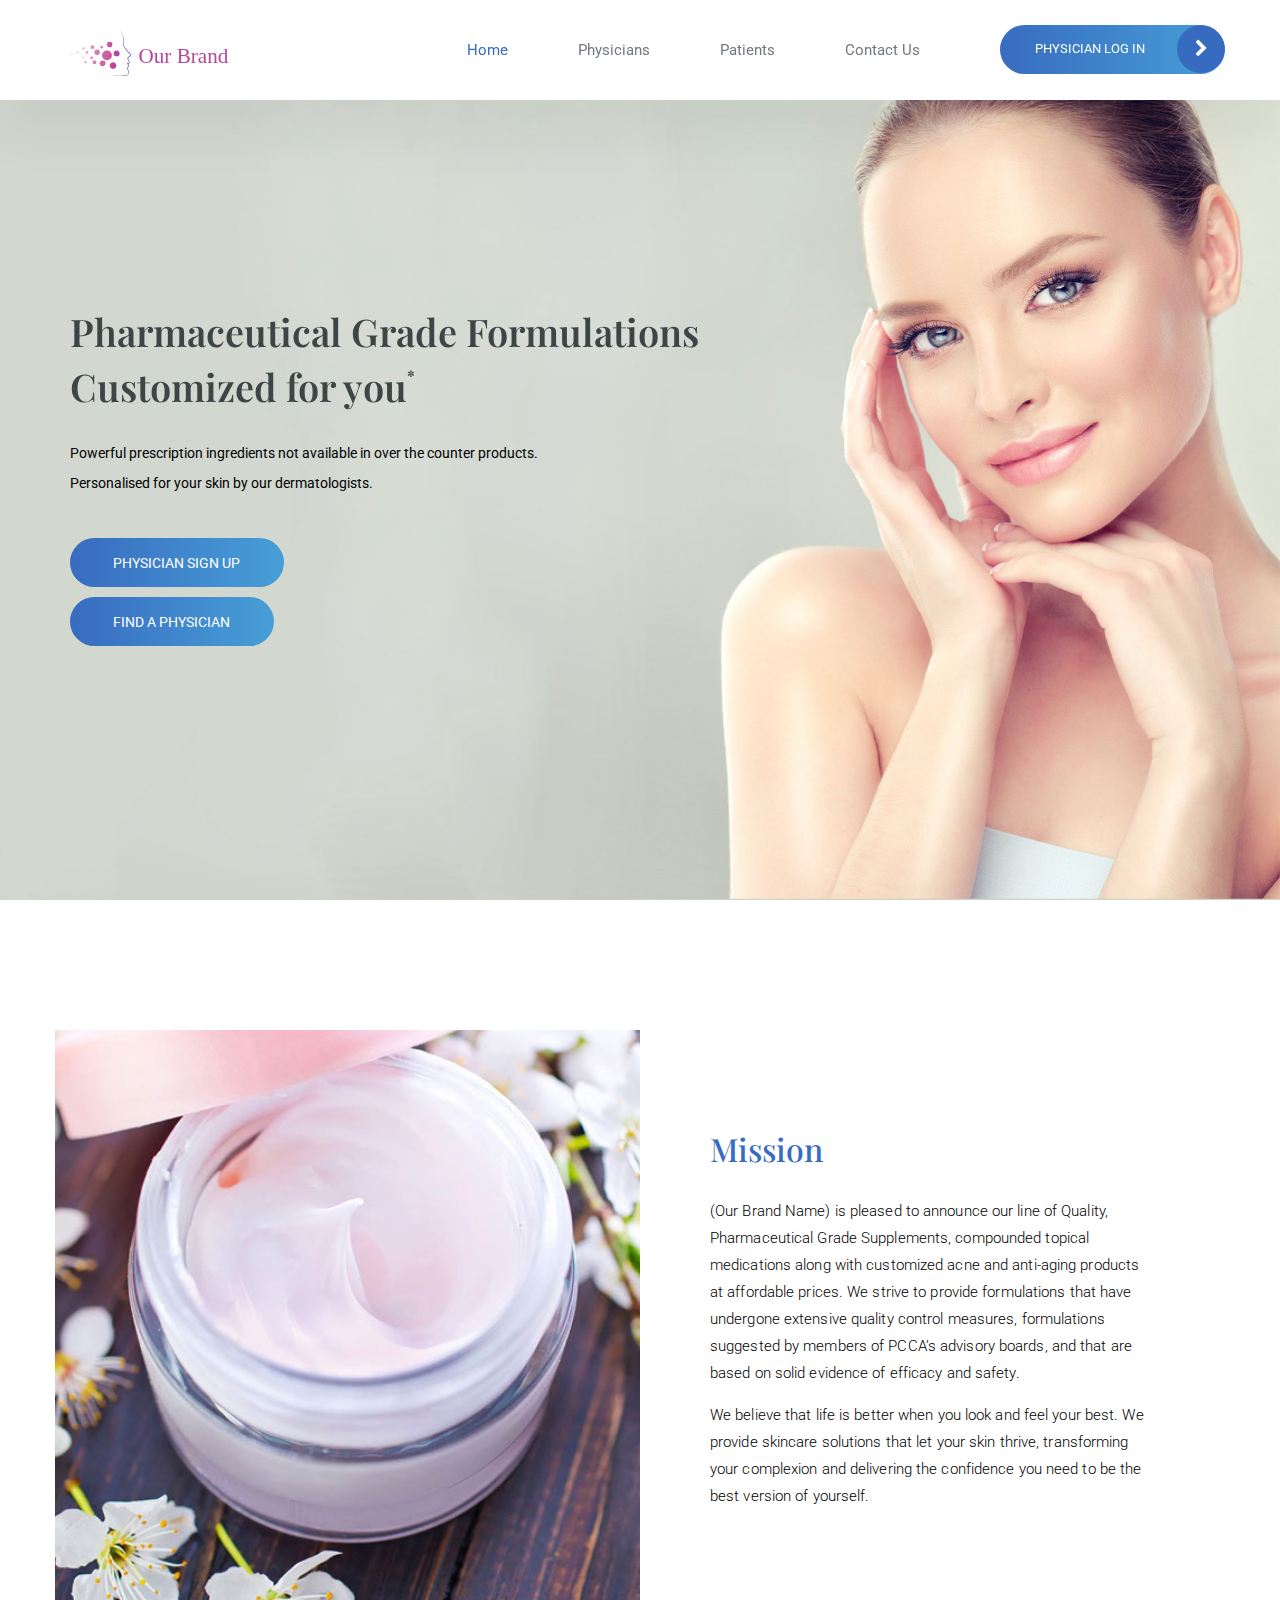
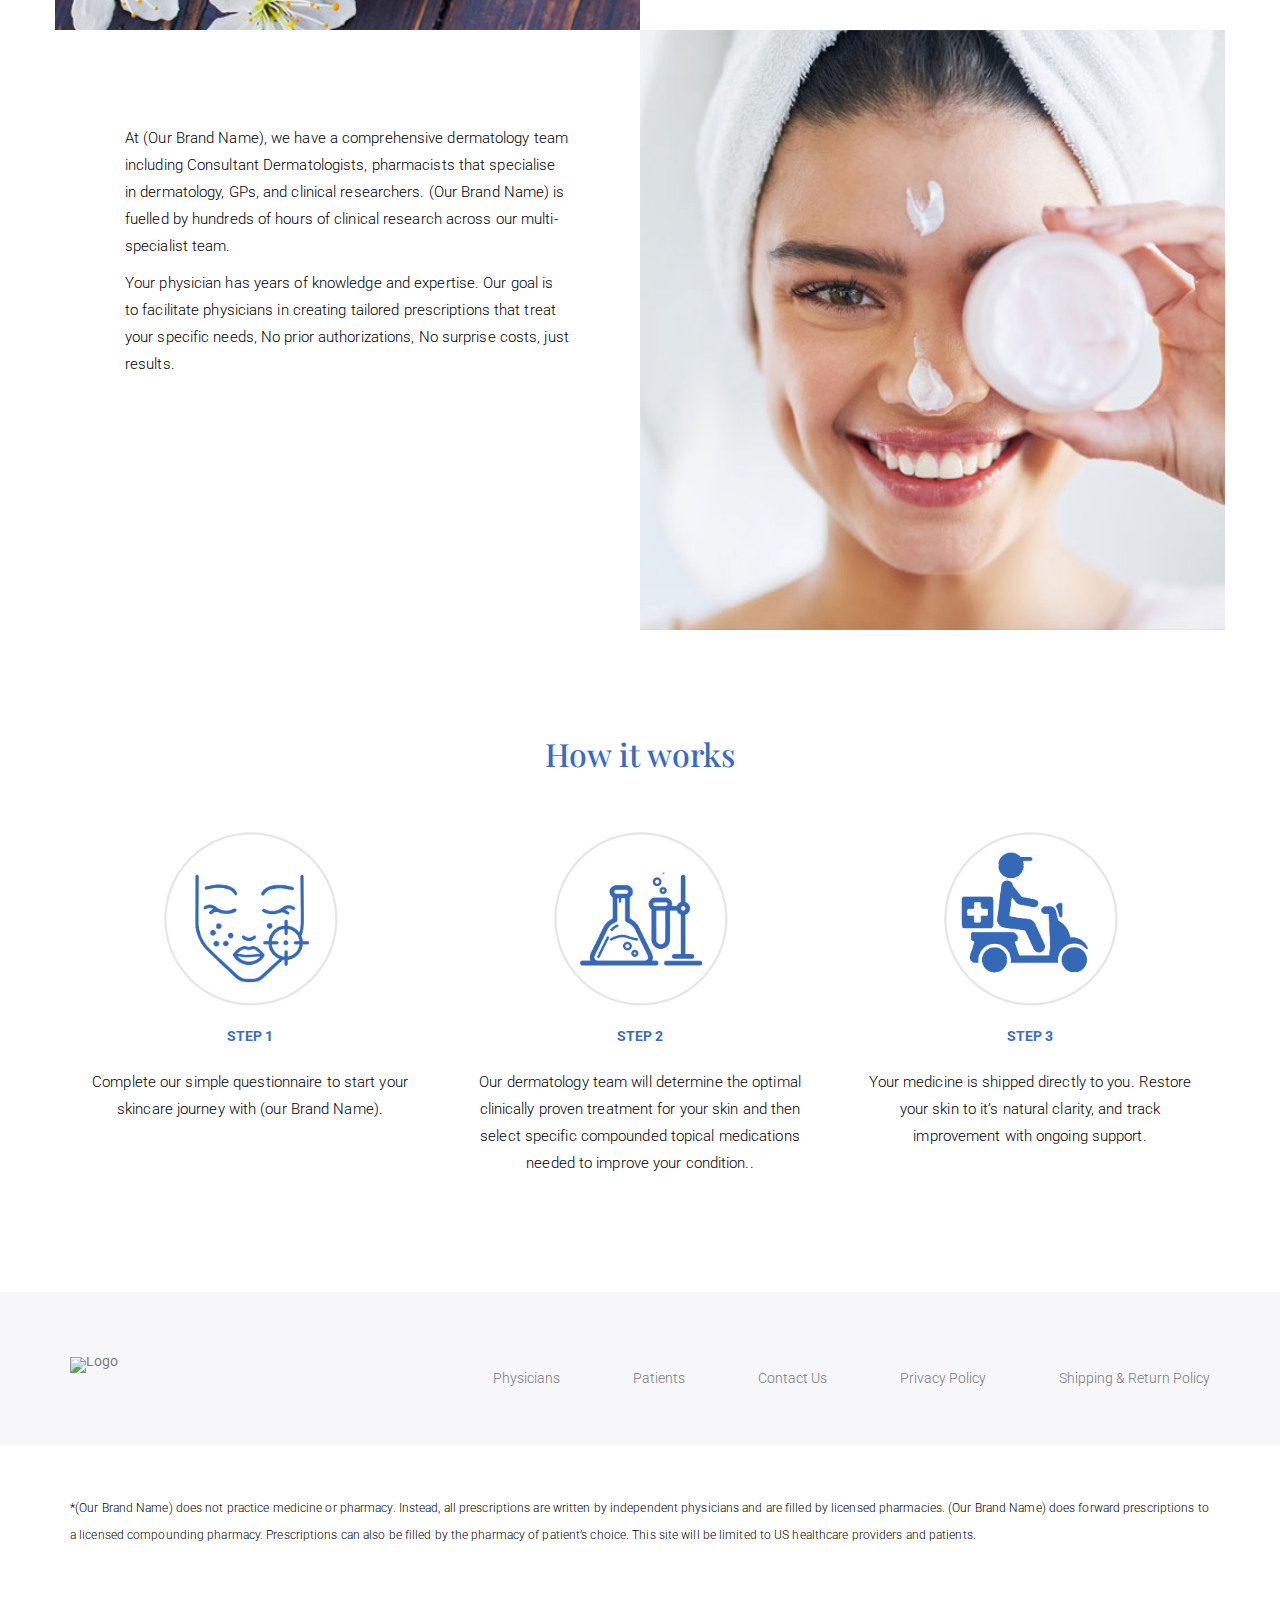
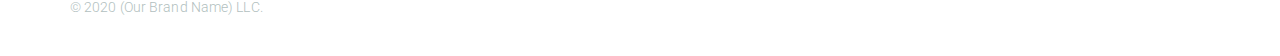
==== index.html @ 528a596d "responsive header image" ====
<!DOCTYPE html>
<html lang="en">
<head>
    <meta charset="utf-8">
    <meta http-equiv="X-UA-Compatible" content="IE=edge">
    <meta name="viewport" content="width=device-width, initial-scale=1">
    <noscript>
        <meta http-equiv="refresh" content="0; url=/enable-cookies-js">
    </noscript>
    <script>
        if (!navigator.cookieEnabled)
            document.location.href = '/enable-cookies-js';
    </script>

    <!-- CSRF Token -->
    <meta name="csrf-token" content="o7Vxbf4PHNz0UzoI8peTKePvuXf8BQi2woi83eOO">

    <meta charset="utf-8">
    <meta name="viewport" content="width=device-width, initial-scale=1.0, maximum-scale=1.0, user-scalable=no" />
    <title>(Our Brand Name)</title>
    <link href="assets/css/bootstrap.css" rel="stylesheet">
    <!-- <link href="assets/css/animate.css" rel="stylesheet"> -->
    <link href="https://unpkg.com/aos@2.3.1/dist/aos.css" rel="stylesheet">
    <link href="assets/css/owl.carousel.css" rel="stylesheet">
    <link href="assets/css/component1.css" rel="stylesheet">
    <link href="assets/css/component2.css" rel="stylesheet">
    <link href="assets/css/newstyle.css" rel="stylesheet">
    <link href="https://fonts.googleapis.com/css?family=Roboto:300,300i,400,400i,500,700,900" rel="stylesheet"> 
    <link href="https://fonts.googleapis.com/css?family=Playfair+Display:400,700,900" rel="stylesheet">
    <link rel="icon" type="image/png" sizes="32x32" href="assets/img/log_mob.png">
<link rel="icon" type="image/png" sizes="96x96" href="assets/img/log_mob.png">
    <link rel="stylesheet" type="text/css" href="fonts/font-awesome-4.3.0/css/font-awesome.min.css" />
</head>
<body  class="index ">

    <nav id="nav-wrapper">
            
            <!-- navbar -->
            <div class="navbar">

                <!-- container -->
                <div class="container no-padding menu-padd">
                    <!-- row -->
                    <div class="">

                        <!-- col-md-12 -->
                        <div class="col-md-12 no-padding">

                            <!-- navbar-header -->
                            <div class="navbar-header">
                                
                                <!-- Language Bar End -->
                                <!-- Mobile Menu -->
                                <button data-target=".navbar-collapse" data-toggle="collapse" class="navbar-toggle" type="button">
                                    <i class="fa fa-bars"></i>
                                </button><!-- / mobile Menu -->

                                <!-- logo -->
                                <a href="#" class="navbar-brand" data-scroll>
                                    <!--<h3 class="logo-text">(Our Brand Name)</h3>-->
                                    <img class="dlogo" src="assets/img/logo_Header.svg" alt="Logo" />
                                    <img class="mlogo" src="assets/img/log_mob.png" alt="Logo" />
                                </a><!-- /logo -->

                            </div><!-- /navbar-header -->

                            <!-- navbar-collapse -->
                            <div class="navbar-collapse collapse">

                                <!-- nav -->
                                <ul class="nav navbar-nav navbar-right">
                                    
                                    <li class="al">
                                        <a href="#" class="active-menu">
                                            Home
                                        </a>
                                    </li><!-- /Services Section -->
                                    
                                    <!-- Team -->
                                    <li  class="al submenu">
                                        <a href="#"  class="">
                                           Physicians
                                        </a>
                                        <ul class="dropdown-menu">
                                                                                            <li><a href="#" data-toggle="modal" data-target="#myModal">Log In</a></li>
                                                <li><a href="#">Sign up</a></li>
                                                                                                                                </ul>
                                    </li><!-- /Services Section -->
                                    

                                    <!-- Skills -->
                                    <li class="al">
                                        <a href="#"   class="">
                                            Patients
                                        </a>
                                    </li><!-- /Skills -->
                                    
                                    
                                
                                    
                                    <!-- Contact -->
                                    <li class="al">
                                        <a href="#" class="">
                                            Contact Us
                                        </a>
                                    </li><!-- /Contact -->
                                    <li class="header-get">
                                        
                                        <!--<a href="#" data-toggle="modal" data-target="#myModal" data-text="Prescriber Sign Up" class="get-intch device-lg button button-hover">Prescriber Sign Up <span class="arro"><i class="fa fa-chevron-right" aria-hidden="true"></i></a>-->
                                                                                            <a href="#" data-toggle="modal" data-target="#myModal" data-text="Prescriber Log In" class="button button1 get-intch device-lg button " data-wow-delay="0.8s" id="prescriber">Physician Log In <span class="arro"><i class="fa fa-chevron-right" aria-hidden="true"></i></a> 
                                                                                </li>
                                </ul><!-- /nav --> 

                            </div><!-- /navbar-collapse -->
                            <!--<a href="#" data-toggle="modal" data-target="#myModal" data-text="Prescriber Sign Up" class="get-intch device-xs button button-hover">Prescriber Sign Up<span class="arro"><i class="fa fa-chevron-right" aria-hidden="true"></i></a>-->
                           
                                                            <a href="#" data-toggle="modal" data-target="#myModal" data-text="Prescriber Log In" class="button button1 get-intch device-xs button " ata-wow-delay="0.8s">Physician Log In <span class="arro"><i class="fa fa-chevron-right" aria-hidden="true"></i></a>
                                                       
                            
                        </div><!-- /col-md-12 -->

                    </div><!-- /row -->
                    
                    
                </div><!-- /container -->

            </div><!-- /navbar -->
        </nav><!-- /nav-wrapper -->


<!-- Modal -->
        <div class="modal fade" id="myModal" role="dialog">
        <button type="button" class="close" data-dismiss="modal">&times;</button>
        <div class="modal-dialog">
            
          <!-- Modal content-->
          <div class="modal-content text-center">
            
            <div class="modal-body">
                <div class="log-in">
                <div class="form-wrap">
                    <h2>Physician Log in</h2>
                    <div class="modal-body">
                        <div class="padding-zero">
                            <form method="POST" action="#" id="plogin">
                                <input type="hidden" name="_token" value="o7Vxbf4PHNz0UzoI8peTKePvuXf8BQi2woi83eOO">                            <div class="row">
                            
                                <div class="col-xs-12 col-sm-12 col-lg-12 no-padding">
                                    <div class="form-group">
                                        <input type="text" class="form form-control" placeholder="Email"  name="email" data-name="email" required>
                                    </div>
                                </div>
                                <div class="col-xs-12 col-sm-12 col-lg-12 no-padding">
                                    <div class="form-group">
                                        <input id="password" type="password" class="form form-control" placeholder="Password" name="password" data-name="Password" required>
                                    </div>
                                </div>
                                
                                <div class="text-left form-submit col-xs-12 col-sm-12 text-center col-lg-12 no-padding">
                                <!--<button type="submit" data-text="SUBMIT" id="valid-form" class="button button-hover wow animated zoomIn">SUBMIT</button>-->
                                    <button type="submit" data-text="SUBMIT" class="button button1">SUBMIT</button>
                                    
                                </div>
                                <!-- Button submit -->
                                <div class="clearfix"></div>
                                <div class="forget-password"><a href="#">Forgot Password?</a></div>
                                
                            </div>
                            </form>
                        </div>
                    </div>
                    
                </div>
                </div>
            </div>
            <div class="fo"><a href="#">Don't have an account? <span>Sign Up</span></a></div>
          </div>
          
        </div>
        </div>
        

        <!-- Banner -->
    <div id="carousel" class="carousel slide carousel-fade" data-ride="carousel">
        <!--<ol class="carousel-indicators">
            <li data-target="#carousel" data-slide-to="0" class="active"></li>
            <li data-target="#carousel" data-slide-to="1"></li>
            <li data-target="#carousel" data-slide-to="2"></li>
        </ol>-->
        <!-- Carousel items -->
        <div id="home" class="carousel-inner">
            
            <div class="active item">
                <div class="wraper-baner">
                    
                    <div class="container hide-con text-wrap">
                        <h1  data-aos="zoom-in" data-aos-duration="800">Pharmaceutical Grade Formulations <br>
Customized for you<span style="font-size: 16px; top: -20px; position: relative;">*</span></h1>
                        <h5 class="wow animated fadeInUp" data-wow-duration="1s" data-wow-delay="0.7s">Powerful prescription ingredients not available in over the counter products.<br> Personalised for your skin by our dermatologists.</h5>

                        
                        <!--<a href="#" data-text="Learn More" class="button button-hover wow animated zoomIn" data-wow-delay="0.8s">Learn More</a>-->
                        <a href="#" data-text="Learn More" class="button button1 wow animated zoomIn" data-wow-delay="0.8s">Physician Sign Up</a>
                        <br/>
                        <div><a href="#" data-text="Find a Physician" class="button button1 wow animated zoomIn" data-wow-delay="0.8s">Find a Physician</a></div>
                        
                           

                    </div>  
                    
                </div>
                
            </div>
            
            
            
        </div>
        <!-- Carousel nav -->
            
    </div>
    
    
   

    <!-- About -->
    <div id="about-section" class="container about-padd no-padding">
        <div class="text-center about-wrap">

            <div class="col-md-6  no-padding">
                <div class="about-img"></div>
            </div>
            <div class="col-md-6 text-left  about-farm">
                <h2>Mission</h2>
                <p>(Our Brand Name) is pleased to announce our line of Quality, Pharmaceutical Grade Supplements, compounded topical medications along with customized acne and anti-aging products at affordable prices. We strive to provide formulations that have undergone extensive quality control measures, formulations suggested by members of PCCA’s advisory boards, and that are based on solid evidence of efficacy and safety.</p>
                <p>We believe that life is better when you look and feel your best. We provide skincare solutions that let your skin thrive, transforming your complexion and delivering the confidence you need to be the best version of yourself.</p>
                
                
            </div>
        </div>  
        <div class="clearfix"></div>
        <div class="text-center about-wrap">    
            <div class="col-md-6  text-left about-farm1">
                
                <p>At (Our Brand Name), we have a comprehensive dermatology team including Consultant Dermatologists, pharmacists that specialise in dermatology, GPs, and clinical researchers. (Our Brand Name) is fuelled by hundreds of hours of clinical research across our multi-specialist team.  </p>
                <p> Your physician has years of knowledge and expertise. Our goal is to facilitate physicians in creating tailored prescriptions that treat your specific needs, No prior authorizations, No surprise costs, just results.   </p>
                
            </div>
            <div class="col-md-6  no-padding">
                <div class="about-img1"></div>
            </div>
        </div>
    </div>
    
    
    <div class="container no-padding process text-center">
        <div class="col-md-12 no-padding">
            <h2>How it works</h2>
            
            <div class="col-md-4 no-padding">
                <div class="step1">
                    <img src="assets/img/pimples.png" class="img_wrk">                    
                        
                    <div class="line"></div>
                    <div class="step-tag">
                        <h4>Step 1</h4>
                        <p>Complete our simple questionnaire to start your skincare journey with (our Brand Name).</p>
                    </div>
                </div>
                
                
            </div>
            
            <div class="col-md-4 no-padding">
                <div class="step2">
                    <img src="assets/img/chemical.png" class="img_wrk"> 
                    <div class="line"></div>
                    <div class="step-tag">
                        <h4>Step 2</h4>
                        <p>Our dermatology team will determine the optimal clinically proven treatment for your skin and then select specific compounded topical medications needed to improve your condition..  </p>
                    </div>
                    
                </div>
                
            </div>
            
            
            
            <div class="col-md-4 no-padding">
                <div class="step3">
                    <img src="assets/img/delivery.png" class="img_wrk"> 
                                    
                </div>
                <div class="step-tag">
                        <h4>Step 3</h4>
                        <p>Your medicine is shipped directly to you. Restore your skin to it’s natural clarity, and track improvement with ongoing support. </p>
                    </div>
            </div>
        </div>
    </div>
  


    <div class="clearfix"></div>
    <!-- Footer Start -->
    <div id="footer-sec" class="col-md-12 footer-bg">
    <div class="container">
        <footer class="footer">     
            <div class="col-xs-12 col-sm-3 col-md-3 wow fadeInUp">
                <div class="row">
                    <div class="footer_block reach">
                        
                        <img class="dlogo" src="assets/img/logo_header.svg" alt="Logo" />
                        <img class="mlogo" src="assets/img/logo_header.svg" alt="Logo" />
                    </div>
                </div>
            </div>
            
            <div class="col-xs-12 col-sm-9 col-md-9 wow fadeInUp">
                <div class="row">
                    <div class="text-right footer_block">
                        <div class="tagsbar">
                            <a href="#" data-scroll >Physicians</a>
                            <a href="#" >Patients</a>
                            <a href="#" >Contact Us </a>
                            <a href="#" >Privacy Policy </a>
                            <a href="#" >Shipping & Return Policy </a>
                        </div>
                    </div>
                </div>
            </div>
            
            
        </footer>
    </div>  
    </div>
    <div class="clearfix"></div>

        <div class="container about-padd" style="margin-top: 50px;">
         <p style="font-size:12px;">*(Our Brand Name) does not practice medicine or pharmacy. Instead, all
        prescriptions are written by independent physicians and are filled by licensed
        pharmacies. (Our Brand Name) does forward prescriptions to a licensed
        compounding pharmacy. Prescriptions can also be filled by the pharmacy of
        patient’s choice.  This site will be limited to US healthcare providers and patients.</p>       
    </div>

    <div class="col-ms-12 copy-bg">
        <div class="container">
            <div class="">
                <p class="copytxt">&copy; 2020 (Our Brand Name) LLC.&nbsp;</p>
                
            </div>
        </div>
    </div>  
    <!-- Footer End -->
    <script src="https://ajax.googleapis.com/ajax/libs/jquery/3.4.1/jquery.min.js"></script>
    <script type="text/javascript" src="assets/js/jquery-ui.min.js"></script>
    <script type="text/javascript" src="assets/js/bootstrap.min.js"></script>
    <script type="text/javascript" src="assets/js/smooth-scroll.min.js"></script>
    <!-- <script type="text/javascript" src="assets/js/wow.min.js"></script> -->
    <script src="https://unpkg.com/aos@2.3.1/dist/aos.js"></script>
    <script type="text/javascript" src="assets/js/owl.carousel.js"></script>

    <script type="text/javascript" src="assets/js/jquery.appear.js"></script>
    <script type="text/javascript" src="assets/js/newsletter.js"></script>
    <script type="text/javascript" src="assets/js/bootstrap-select.js"></script>
    <script type="text/javascript" src="assets/js/init.js"></script>
    <script type="text/javascript" src="assets/js/snap.svg.js"></script>
    
    <script>
        $(document).ready(function() {
            $("a").on("click touchend", function(e) {
                var el = $(this);
                var link = el.attr("href");
                window.location = link;
            });

            $("button").on("touchend", function(e) {
                $(this).click();
            });
        });
        
    </script>
    <script>
  AOS.init();
</script>
    
</body>
</html>
---- assets/css/component1.css ----
/** *************Main CSS File*********************
  
    TABLE OF CONTENTS
  ---------------------------
  1)Typography and reset
  2)Loader CSS
  3)Buttons css
  4)Menu Css
  5)Language Selector dropdown css
  6)Banner CSS 
  7)About Section
  8)Work Section
  9)About Page
  10)Industry Page
  11)Contact page
  12)News And Events
  13)Case study lannding
  14)Faq's page
  15)Awards page
  16)Journey page
  17)Product page
  18)product landing pagef
  19)Case Study Final pages
  20)Industry Details page
  21)Blog  page
  22)Partnership program page
  23)Project Details page
  24)Blog Details page
  25)Responsive Query
  
  
 ** ***************************************/
  
/**********************Typography and reset*******************************/

@media all and (-ms-high-contrast: none), (-ms-high-contrast: active) {
  input:not([type="select"]),
   input:not([type="submit"]) {
    box-sizing: content-box;
    padding: 0 10px !important;
  }
}

body{
  font-family: 'Roboto', sans-serif;
  color: #738082;
  -moz-osx-font-smoothing: grayscale;
  -webkit-font-smoothing: antialiased;
  padding-right: 0!important;
  overflow-x:hidden;
}
h1 {
    
  font-size: 48px;
  font-weight: 600;
  margin: 0 0 25px;
  line-height: 70px;
  color: rgb(61,70,71);
  font-family: 'Playfair Display', serif;
  text-align: left;
}
h2{
  font-size: 36px;
  line-height: 48px;
  color: rgb(56,108,192);
  font-family: 'Playfair Display', serif;
  margin: 0 0 25px;
  
}
h3{
  font-size: 28px;
  margin: 0 0 25px;
  
}
h4{
  font-size: 14px;
  margin: 0 0 25px;
  color: rgb(56,108,192);
  font-weight: bold;
  font-family: 'Roboto', sans-serif;
  text-transform:uppercase;
}
h5{
  font-size: 18px;
  line-height: 30px;
  color: rgb(1,1,1);
  font-family: 'Roboto', sans-serif;
  text-align: left;
  margin: 0 0 40px;
  font-weight: 400;
}
h6{
  font-size: 14px;
  margin: 0 0 15px;
  color:#002056;
  opacity: 0.45;
}
p{
  font-size: 16px;
  letter-spacing: 0.1px;
  color: #000;
    line-height: 27px;
   font-weight: 300;
}
a:hover, a:focus, a:active{
  outline: none;
  text-decoration: none;
}
.no-padding{
  padding:0;
}
/* ----------------------------------------------------------------
  Loader CSS
-----------------------------------------------------------------*/

.pre-loader-anim div {
  position: relative;
  display: flex;
  align-items: center;
  justify-content: center;
  width: 300px;
  height: 300px;
  background-color: #20293a;
  color: #20293a;
  border-radius: 50%;
  font-weight: bold;
  line-height: 1.5;
  text-align: center;
  margin: auto;
  animation: text 10s ease infinite;
}
.pre-loader-anim div:after {
  position: absolute;
  content: "";
  top: -5%;
  left: -5%;
  right: 0;
  z-index: -1;
  height: 100%;
  width: 100%;
  margin: 0 auto;
  transform: scale(0.85);
  filter: blur(5vw);
  background: linear-gradient(270deg, #7f97ef, #7400f9);
  background-size: 150% 150%;
  border-radius: 50%;
  animation: glowmation 10s linear infinite;
}
@keyframes glowmation {
  0% {
    top: -3%;
    left: -3%;
    background-position: 0% 50%;
    background-size: 150% 150%;
  }
  12.5% {
    top: -3%;
    left: 0;
    background-size: 70% 30%;
  }
  25% {
    top: -3%;
    left: 3%;
    background-size: 100% 50%;
  }
  37.5% {
    top: 0;
    left: 3%;
    background-size: 70% 30%;
  }
  50% {
    top: 3%;
    left: 3%;
    background-position: 100% 50%;
    background-size: 30% 30%;
  }
  62.5% {
    top: 3%;
    left: 0;
    background-size: 30% 70%;
  }
  75% {
    top: 3%;
    left: -3%;
    background-size: 50% 100%;
  }
  87.5% {
    top: 0;
    left: -3%;
    background-size: 30% 70%;
  }
  100% {
    top: -3%;
    left: -3%;
    background-position: 0% 50%;
    background-size: 150% 150%;
  }
}
@keyframes text {
  0% {
    color: #7400f9;
  }
  50% {
    color: #7f97ef;
  }
  100% {
    color: #7400f9;
  }
}

.la-anim-1 {
  position: fixed;
  top: 0;
  left: 0;
  z-index: -1;
  width: 100%;
  height: 5px;
  background:  linear-gradient(270deg, #7f97ef, #7400f9);
  -webkit-transform: translate3d(-100%, 0, 0);
  transform: translate3d(-100%, 0, 0);
  pointer-events: none;
}

.la-anim-1::after {
  position: absolute;
  top: 0;
  right: 0;
  width: 100px;
  height: 100%;
  background:  linear-gradient(270deg, #7f97ef, #7400f9);
  content: '';
  opacity: 0;
  -webkit-transition: opacity 0.2s, box-shadow 2s 4s;
  transition: opacity 0.2s, box-shadow 2s 4s;
  -webkit-transform: rotate(2deg) translateY(-2px);
  transform: rotate(2deg) translateY(-2px);
}

.la-anim-1.la-animate {
  z-index: 100;
  opacity: 1;
  -webkit-transition: -webkit-transform 5s ease-in, opacity 1s 5s;
  transition: transform 5s ease-in, opacity 1s 5s;
  -webkit-transform: translate3d(0%, 0, 0);
  transform: translate3d(0%, 0, 0);
}

.la-anim-1.la-animate::after {
  opacity: 1;
}
.pre-loader {
    position: fixed;
    width: 100%;
    height: 100%;
    -moz-transform: translate(0, 0);
    -o-transform: translate(0, 0);
    -ms-transform: translate(0, 0);
    -webkit-transform: translate(0, 0);
    transform: translate(0, 0);
    z-index: 99999;
    background: #20293a;
    transition: all 0.6s;
  -webkit-transition: all 0.6s;
}
.pre-out{
  height: 0%;
  transition: all 1s;
  -webkit-transition: all 1s;
}
.pre-fade{
  opacity: 0;
  transition: all 0.6s;
  -webkit-transition: all 0.6s;
}
.pre-loader-anim {
  left: 0;
  margin: 0 auto;
  position: absolute;
  right: 0;
  top: 50%;
  -moz-transform: translate(0px, -50%);
  -o-transform: translate(0px, -50%);
  -ms-transform: translate(0px, -50%);
  -webkit-transform: translate(0px, -50%);
  transform: translate(0px, -50%);
  width: 50%;
  z-index: 99;
}


/**********************Buttons css*********************/
.button {
  float: left;
  min-width: 170px;
  max-width: 240px;
  
  display: block;
  padding: 1.2em 3.1em;
  margin-top: 10px;
  border: none;
  background: none;
  color: inherit;
  vertical-align: middle;
  position: relative;
  z-index: 1;
  -webkit-backface-visibility: hidden;
  -moz-osx-font-smoothing: grayscale;
}
.mlogo{
  display: none!important;
}

.arro {

    background: #376bbf;
  border-radius: 60%;
  width: 52px;
  height: 52px;
  display: inline-block;
  line-height: 2.5;
  color: #fff;
  font-size: 20px;
  position: absolute;
  top: 0px;
  right: 0px;
  text-align: center;

}

.device-xs{
  display:none!important;
}

.go-button .form-butn {
    border-radius: 50%;
    padding: 0;
    min-width: 65px;
    height: 65px;
    position: absolute;
    top: -65px;
    right: 75px;
    margin: 0;
}
.button:focus {
  outline: none;
}
.button > span {
  vertical-align: middle;
}


#about-section {

    
    padding: 150px 0 170px;

}
.hide-con{
  opacity:1;
  transition: all 1s;
  -webkit-transition: all 1s;
  
}
.vis-con{
  opacity: 1;
  transition: all 1s;
  -webkit-transition: all 1s;
  
}
/*************************Menu Css*****************************/
#nav-wrapper {
    top: 0;
    left: 0;
    padding: 0;
    width: 100%;
    z-index: 999;
    position: fixed;
  background:#fff;
  box-shadow: 0px 36px 50px rgba(0,0,0,0.05);
  
    -webkit-transition: all 0.8s ease-in-out;
       -moz-transition: all 0.8s ease-in-out;
        -ms-transition: all 0.8s ease-in-out;
         -o-transition: all 0.8s ease-in-out;
            transition: all 0.8s ease-in-out;
}
#nav-wrapper.menubgC { 

  background-color: #fff;
  -webkit-transition: all 0.8s ease-in-out;
       -moz-transition: all 0.8s ease-in-out;
        -ms-transition: all 0.8s ease-in-out;
         -o-transition: all 0.8s ease-in-out;
            transition: all 0.8s ease-in-out;
}
#nav-wrapper .container { overflow: visible; }
/* 3.2 Navbar
-------------------------------------------------------------------------- */
.navbar {
    margin: 0;
    min-height: 50px;

    -webkit-border: 0;
       -moz-border: 0;
         -o-border: 0;
            border: 0;

    -webkit-border-radius: 0;
       -moz-border-radius: 0;
         -o-border-radius: 0;
            border-radius: 0;
}

.navbar > .container .navbar-brand,
.navbar > .container-fluid .navbar-brand {
    margin-left: 0;
}

/* 3.3 Navbar Brand
-------------------------------------------------------------------------- */
.navbar-brand {
    padding: 0;
    height: 50px;

    -webkit-touch-callout: none;
      -webkit-user-select: none;
       -khtml-user-select: none;
         -moz-user-select: none;
          -ms-user-select: none;
              user-select: none;
}
.navbar-brand img {
    width: 100%;
    display: block;
  
}
.navbar-header a {
    padding: 0;
    margin: 25px 0 0 0;
    color: #ffffff;
    font-size: 11px;
    line-height: 50px;
}
.logo-text {
    font-size: 24px;
  line-height: 30px;
  color: rgb(56,108,192);
  font-family: 'Roboto', sans-serif;
  font-weight: bold;
}
/* 3.4 Items
-------------------------------------------------------------------------- */
.navbar-nav > li {
    padding: 0 15px;
    margin-left: 40px;
    position: relative;
}
.navbar-nav > li:last-child{
    padding: 0 0px;
    
}
.get-intch.button {
    font-size: 14px;
   line-height: 18px;
}
.navbar-nav > li:first-child { margin-left: 0; }
.nav > li > a:hover,
.nav > li > a:focus,
.navbar-nav > li.active a {
    color: #386cc0;
    background-color: transparent;
}
.al a{
  line-height: 50px!important;
}
.get-intch {
  height: 3.8em !important;
    padding: 18px 30px !important;
    color: #fff !important;
    text-transform: uppercase !important;
    font-weight: 400 !important;
  width: 300px;
}
.header-get {
    margin-top: 12px;
  margin-left: 65px !important;
}
.navbar-nav > li > a {
    color: #74797f;
    padding: 26px 0px 26px;
    font-size: 16px;
  font-weight: 400;
  
  letter-spacing: 0px;
  text-transform: capitalize;
  
  -webkit-touch-callout: none;
      -webkit-user-select: none;
       -khtml-user-select: none;
         -moz-user-select: none;
          -ms-user-select: none;
              user-select: none;

    -webkit-transition: all 0.3s ease-in-out;
       -moz-transition: all 0.3s ease-in-out;
        -ms-transition: all 0.3s ease-in-out;
         -o-transition: all 0.3s ease-in-out;
            transition: all 0.3s ease-in-out;
}

/* 3.5 Menu Button
-------------------------------------------------------------------------- */
.navbar-toggle {
    margin: 0;
    padding: 0;
    color: rgb(56,108,192);
    font-size: 24px;
    line-height: 50px;
}



ul .submenu ul.dropdown-menu:after{
  background-color:#376bbf;
  height:3px;
  width:100%;
  position:absolute;
  top:0px;
  content:'';
}

 ul .submenu ul.dropdown-menu {
  background:#fff !important;
  box-shadow: 0px 36px 50px rgba(0,0,0,0.05)!important;
  border-radius:0 !important;
  border:none !important;
  padding:0px 0 !important;
  left:0px !important;
}
.submenu .dropdown-menu {
  background:#fff !important;
  box-shadow:none !important;
  border-radius:0 !important;
  border:none !important;
  padding:10px 0 !important;
}
.submenu .dropdown-menu li {
  padding:0;
}
.submenu .dropdown-menu a {
  padding:0px 20px !important;
  font-family: 'Roboto', sans-serif;
  
  font-size:14px !important;
  letter-spacing:inherit !important;
  color:#8F999B !important;
}
.submenu .dropdown-menu a:hover,
.submenu .dropdown-menu li.active a {
  color:#376bbf !important;
}
.submenu:hover .dropdown-menu{
  display: block;
}
.dropdown-menu a{
  line-height: 3!important;
}
.dropdown-menu a:hover{
  background: #fff!important;
}
.dropdown-menu a:last-child {
    border-top: 1px solid #efeded;
}
/* 3.6.5 Hover
-------------------------------------------------------------------------- */
.submenu ul li a:hover { color: #ffffff; }
.submenu ul li a:hover:before { height: 100%; }
.submenu:hover ul {
    top: 100%;
    opacity: 1;
    overflow: visible;
}
.get-in {
    background: linear-gradient(-190deg, #7f97ef, #7400f9);
  color: #fff;
    text-align: center;
    padding: 12px;
  margin-top: 38px;
    border-radius: 50px;
  width: 160px;
    float: right;
  position:relative;
  margin-left: 20px;
  font-weight: 500;
  transition: all 0.6s;
  -webkit-transition: all 0.6s;
}
.get-in:hover{
  color: #fff;
  transition: all 0.6s;
  -webkit-transition: all 0.6s;
}
.active-menu {
  color: #386cc0!important;
}
.modal-backdrop {
    position: absolute;
    top: 0;
    right: 0;
    left: 0;
    background: rgb(55,107,191,0.8);
    opacity: 1 !important;
}
.close {
    font-size: 52px;
    color: #fff;
    font-weight: 100;
    position: absolute;
    padding: 66px;
    width: 142px;
    opacity: 1;
    padding: 45px !important;
    top: 0%;
    right: 0;
  transition: all 0.6s;
  -webkit-transition: all 0.6s;
}
.close:hover, .close:focus {
    color: #fff;
    text-decoration: none;
    cursor: pointer;
    opacity: .5;
  transition: all 0.6s;
  -webkit-transition: all 0.6s;
}

.modal {
  height: 100%;
}

.modal-header .close {
    font-size: 28px !important;
    position: absolute;
    right: -65px;
}
.modal-title {
    text-align: center;
}
.modal-body {
    position: relative;
    padding: 0px;
}
.modal-dialog {
    top: 50%;
  width: 470px;
    transform: translateY(-50%) !important;
  -webkit-transform: translateY(-50%) !important;
  -ms-transform: translateY(-50%) !important;
  -o-transform: translateY(-50%) !important;
  -moz-transform: translateY(-50%) !important;
  
}
.modal_share .facebook, .modal_share .twitter, .modal_share .insta {
    margin-right: 25px;
    font-size: 16px;
}
.modal_share .youtube {
    font-size: 16px;
}
.modal_share {
    padding: 15px 65px;
}
.social-zero{
  padding:0;
}
.menu-padd {
    
}
.modal-body .form-group {
    margin: 0px 0px 20px 0px;
}
.text-left{
  text-align: left!important;
}
.modal-body .form-control {
    color:rgb(127,138,140);
}

.modal-content {
    border-radius: 0px;
  background: #f9f9f9;
}
.contact-padd {
    text-align: center;
    border-bottom: 1px solid #eee;
}
.email-pad-mod.modal-body {
    text-align: center;
}
.con-modal a {
    font-size: 22px;
  display: block;
    color: #4260cc;
    margin-bottom: 15px;
}

.modal-body .form-control {
    height: 60px;
    border-radius: 0px;
    padding: 32px;
    border: 1px solid #cdd9db;
  box-shadow: none!important;
  background: transparent;
  opacity: 1;
    width: 100% !important;
}

#useroption {
    padding: 0 30px;
  height: 66px;
}
.modal-body .form-control::-moz-placeholder {
    color: rgb(127,138,140);
    opacity: 1;
    font-weight: 400;
}
.form-submit{
  margin-top: 20px;
}
#contact-form {
    padding: 0 255px;
}
.modal-body .form-control::-webkit-placeholder {
    color: rgb(127,138,140);
    opacity: 1;
    font-weight: 400;
}
#dropdown {
    width: 93%;
    height: 50px;
    background: #e6e6e6;
    border: none;
  padding: 0 25px;
}
.drop-angle {
    position: absolute;
    right: 35px;
    font-size: 25px;
    line-height: 2.5;
}
.regi-butt {
    margin-top: 25px;
}
.error-message, .success-message {
    margin-top: 25px;
    text-align: center;
    padding: 0 20px;
}
.error-message{
 margin-top: -13px;
}
.fo {
    padding: 33px;
  background: #f9f9f9;
}
.error-message p {
    color: red;
    margin-bottom: 6px !important;
    padding: 0px 3px !important;
    text-align: left;
    font-size: 14px;
}
.success-message p {
    color: green;
    margin-bottom: 0 !important;
padding: 0!important;
font-size: 14px;
}
select {
        /*for firefox*/
        -moz-appearance: none;
        /*for chrome*/
        -webkit-appearance:none;
      }

/*for IE10*/
select::-ms-expand {
    display: none;
}
 .forget-password {

    position: relative;
    bottom: 36px;
    text-align: right;
    font-size: 14px;
      

} 
.fo a, .pati-fo a{
  color: rgb(127,138,140);
}
.pati-fo {
    display: inline-block;
    position: absolute;
    margin: auto;
    left: 0;
    right: 0;
    bottom: 35px;
}
.reg-fo{
  position:static;
  margin-top: 50px;
}
.forget-password a , .fo span ,  .pati-fo span{
  color: rgb(56,108,192);
} 
 .forget-password a:hover{
  color: rgb(70,120,204);
} 

.helpertext {
    font-size: 14px;
  color: rgb(178,191,192);
    text-align: left;
    padding: 0 25px 7px;
  height:0;
  position:relative;
  top:-25px;
  opacity: 0;
  transition: all 0.8s;
  -webkit-transition: all 0.8s;
}

/*********************************Banner Css*************************************/


.carousel-fade .carousel-inner .item , .carousel-fade .carousel-inner .ind{
  -webkit-transition-property: opacity;
  transition-property: opacity;
}
.carousel-fade .carousel-inner .item,
.carousel-fade .carousel-inner .ind,
.carousel-fade .carousel-inner .active.left,
.carousel-fade .carousel-inner .active.right {
  opacity: 0;
}
.carousel-fade .carousel-inner .active,
.carousel-fade .carousel-inner .next.left,
.carousel-fade .carousel-inner .prev.right {
  opacity: 1;
}
.carousel-fade .carousel-inner .next,
.carousel-fade .carousel-inner .prev,
.carousel-fade .carousel-inner .active.left,
.carousel-fade .carousel-inner .active.right {
  left: 0;
  -webkit-transform: translate3d(0, 0, 0);
    transform: translate3d(0, 0, 0);
}
.carousel-fade .carousel-control {
  z-index: 2;
}
html,
body,
.carousel,
.carousel-inner,
.carousel-inner .item,
.carousel-inner .ind {
  height: 100%;
}
.item:nth-child(1) {
  background: url("../img/2.jpg");
  background-size: cover;
  background-position: right;
  
}
.item:nth-child(2) {
  background: url("../img/2.jpg");
  background-size: cover;
   
}
.item:nth-child(3) {
  background: url("../img/2.jpg");
  background-size: cover;
  
}
.overlay-text {
    background: #000;
    position: absolute;
    height: 160px;
    bottom: 45px;
    width: 100%;
    opacity: 0.7;
}
.text-wrap {
    position: relative;

  top: 45%;
  text-align: left;
  transform: translatey(-50%);
}

.wraper-baner {
    position: absolute;
    /* background-color: rgba(0, 0, 0, 0.6); */
    height: 100%;
    width: 100%;
  margin-top: 100px;
}
.text-wrap button{
  float: none;
  display: inline;
  color: #fff;
}
.step-tag {

    padding: 0 30px;
  margin: -10px 0px;
}
.button,
[class*="button-"] {
  position: relative;
  display: inline-block;
  overflow: hidden;
  float: none;
  height: 3.5em;
  line-height: 16px;
  font-size: 14px;
  color: #fff;
  background-image: linear-gradient(90deg, #386cc0 1%, #479fd7 100%);
  text-transform: uppercase;
  border-radius: 50px;
  -moz-transition: ease 0.35s all;
  -o-transition: ease 0.35s all;
  -webkit-transition: ease 0.35s all;
  transition: ease 0.35s all;
}
.button:hover,
[class*="button-"]:hover {
  background: background-image: linear-gradient(-90deg, #4fc583 0%, #31c1d3 100%);
}

.button-hover:hover {
  line-height: 9.5em;
}
.get-intch.button-hover:hover {
  line-height: 9em!important;
}
.button-hover:before {
  content: attr(data-text);
  color: #DEEFF5;
  position: absolute;
  top: -2.75em;
}
/*****************************Patients Page*******************************/
.patient-banner {
    background: url("../img/patient-banner.jpg");
    height: 570px;
  background-position: center;
  background-size: cover;
  position: relative;
  margin-top: 100px;
}
.overlay-banner {

    background: linear-gradient(90deg, #386cc0 1%, #479fd7 100%);
    width: 100%;
    height: 100%;
    top: 0;
    position: absolute;
  opacity: 0.6;

}
.white{
  color: rgb(56,109,193);
  margin: 0;
}
.cont {
  position: relative;
    top: 50%;
    transform: translatey(-50%);
    margin: auto;
    left: 0;
    right: 0;
  z-index: 1;
  text-align:center;
}
.baner-i {
    margin-bottom: 20px;
}
#patients-section {

    margin-top: 15px;

}
.log-in {

    height: 470px;
    width: 570px;
    margin: auto;
    box-shadow: 0px 20px 60px rgba(0,0,0,0.07);
  background-color: #ffffff;
  padding: 0 120px;
}
.log-in h2 {
    margin-bottom: 35px;
}
.modal-dialog .log-in {
    width: 100%;
  height: 470px;
  padding: 0 70px;
}

.patients-text {

    padding: 55px 185px 88px 15px;

}

.form-wrap {

    position: relative;
    top: 48%;
    transform: translatey(-50%);

}
.copytxt {
    color: rgb(178,191,192);
  font-size: 14px;
}
/*****************************About Section*******************************/
.about-img {
    background: url("../img/1.jpg");
    height: 600px;
    background-size: cover;
    background-position: center;
}
.about-img1 {
    background: url("../img/ab.jpg");
    height: 600px;
    background-size: cover;
    background-position: center;
}
.about-farm {
    padding: 95px 70px 95px 70px;
}
.about-farm1 {
    padding: 95px 70px 95px 70px;
}
.about-wrap h6 {
    text-transform: uppercase;
    margin-bottom: 43px;
  letter-spacing: 5px;
}
.about-farm p {
    text-align: left;
  margin: 0 0 15px;
}


circle {
  stroke-width: 0.2px;
}

.load-on .circle {
  stroke-dasharray: 322;
  stroke-dashoffset: 322;
  animation: animatePath 15s 1s forwards;
}

@keyframes animatePath {
  to {
    stroke-dashoffset: 0;
  }
}
svg {
  width: 250px;
  height: 250px;
}
.load-on .line {

    background: #f7f7f9;
    height: 1px;
    position: absolute;
    top: 125px;
    left: 170px;
    width: 0%;
    z-index: -1;
  animation: anim 10s 0.5s forwards;
}

@keyframes anim {
  to {
    width: 100%;
  }
}
.form-control {
    height: 65px;
  border-radius: 50px;
    padding: 0 39px;
    background: #fff;
  color:rgb(127,138,140);
  opacity: 0.65;
    border: none;
  width: 400px !important;
}
.form-control::-moz-placeholder {
    color: rgb(127,138,140);
    opacity: 1;
    font-weight: 400;
}
.form-control::-webkit-placeholder {
    color: rgb(127,138,140);
    opacity: 1;
    font-weight: 400;
}
.input-group-btn {
    background: #f9b719;
    width: 80px;
    border-radius: 50px;
    height: 70px;
  position:relative;
  left: -45px;
  z-index: 11;
  top: -2px;
}
.btn:focus, .btn:active:focus, .btn.active:focus, .btn.focus, .btn.focus:active, .btn.active.focus {
    outline: none;
    outline: 5px auto -webkit-focus-ring-color;
    outline-offset: -2px;
}
#answer1 p {
    color: #fff;
}
.go-button .form-butn {
  border-radius: 50%;
  padding: 0;
  width: 65px;
  height: 65px;
  position: absolute;
  top: -65px;
  right: 70px;
}
/*****************************contact Page*******************************/
.contact-banner {
    background: #f7f7f9;
    height: 300px;
  background-position: center;
  background-size: cover;
  position: relative;
  margin-top: 100px;
}
.news-n .btn-default {
    background-color: transparent!important;
    border: none;
  font-size: 16px;
  font-weight: 500;
  padding: 30px;
}
.contact-pading {
    padding: 0 100px;
}
#message1 {

    height: 200px;
  margin-bottom: 50px;
}
.contact-con{
  margin-top: 150px;
}
.regi-con {
    margin-top: 150px;
}
.regi-con p {
    padding: 0 250px;
  margin-bottom: 30px;
}
.regi-con .form-group {
    margin: 10px 15px 10px 15px;
}
.contact-con .form-group {
    margin: 10px 15px 10px 15px;
}
#products-section .owl-prev {
    transform: rotate(45deg);
    top: 46%;
    left: 25px;
  opacity:0;
  transition: all 0.6s;
  -webkit-transition: all 0.6s;
}
.farm-product .button-or {
    position: absolute;
  bottom: 105px;
  font-size: 18px;
  -webkit-transition: all 0.3s cubic-bezier(0.175, 0.885, 0.4, 1.4);
  transition: all 0.3s cubic-bezier(0.175, 0.885, 0.4, 1.4);
}
.product-button span {
    width: 60px;
    height: 60px;
    line-height: 0.9;
    color: #fff;
    min-width: 60px;
}

.product-button .button--winona::after, .product-button .button--winona > span {
    padding: 1em 1em;
} 
.opac-0{
  opacity: 0;
  transition: all 0.6s;
  -webkit-transition: all 0.6s;
}
.con-fix {
    position: fixed;
    background: #17c87b;
    color: #fff;
    font-weight: 500;
    right: -40px;
    top: 185px;
    border-radius: 50px;
    padding: 10px 51px 10px 20px;
    transform: translatey(-50%);
    box-shadow: 0px 0px 5px 2px #0606061A;
  transition: all 0.6s;
  -webkit-transition: all 0.6s;
}
.float-button {
    z-index: 1;
    position: relative;
    font-size: 20px;
}
.share-fix {
    position: fixed;
    background: #15d9db;
    color: #fff;
    font-weight: 500;
    right: -40px;
    border-radius: 50px;
    padding: 10px 55px 10px 20px;
    transform: translatey(-50%);
    box-shadow: 0px 0px 5px 2px #0606061A;
    top: 245px;
  transition: all 0.6s;
  -webkit-transition: all 0.6s;
}
.info-fix {
    position: fixed;
    background: #072693;
    color: #fff;
    font-weight: 500;
    right: -40px;
    border-radius: 50px;
    padding: 10px 55px 10px 20px;
    transform: translatey(-50%);
    box-shadow: 0px 0px 5px 2px #0606061A;
    top: 305px;
  transition: all 0.6s;
  -webkit-transition: all 0.6s;
}

.footer-bg {
    background: #f7f7f9;
  padding: 75px 0px 55px 0;
    line-height: 8px;
  margin-top: 150px;
}

.copy-bg {
    background: #fff;
    padding: 35px 0 25px;
}
.footer_block.reach {
    position: relative;
    top: -10px;
}

.footer_block a {
    color: #74797f;
    font-size: 14px;
  margin: 0 35px;
    font-weight: 300;
  line-height: 1.6;
  transition: all 0.6s;
  -webkit-transition: all 0.6s;
}
.footer_block a:hover {
    color: rgb(56,108,192);
    transition: all 0.6s;
  -webkit-transition: all 0.6s;
}
.footer_block a:last-child {
  margin-right: 0;
}
.social-icons  a {

    margin: 0!important;
    
}
.footer_block p{
  color: #bcbcbc;
}
.footer_block h6 {
    color: #fff;
    margin: 0 0 20px 0px;
  opacity: 1;
}
.facebook {
  text-align: center;
    float: right;
   color: rgb(115,128,130);
   font-size: 20px;
   margin-right: 35px;
   line-height:1;
  transition: all 0.6s;
  -webkit-transition: all 0.6s;
}
.twitter {
    text-align: center;
    float: right;
  color: rgb(115,128,130);
  margin-right: 35px;
  font-size: 20px;
  line-height:1;
  transition: all 0.6s;
  -webkit-transition: all 0.6s;
}
.insta {
    text-align: center;
    float: right;
   color: rgb(115,128,130);
   font-size: 20px;
   line-height:1;
  transition: all 0.6s;
  -webkit-transition: all 0.6s;
}
.social-icons a:hover .facebook, .social-icons a:active .facebook, .social-icons a:focus .facebook,
.social-icons a:hover .twitter, .social-icons a:active .twitter, .social-icons a:focus .twitter,
.social-icons a:hover .insta, .social-icons a:active .insta, .social-icons a:focus .insta,
.social-icons a:hover .youtube, .social-icons a:active .youtube, .social-icons a:focus .youtube{
  color: rgb(56,108,192);
  transition: all 0.6s;
  -webkit-transition: all 0.6s;
}
.overlay-about {
    background:  linear-gradient(-45deg, #fed6e3, #a8edea);
    position: absolute;
    top: 0;
    width: 100%;
    height: 100%;
    left: 0;
    opacity: 0.9;
}
.ind-footer {
    margin-right: 10px;
}

.button-top-mar {
    margin-top: 30px;
}
.info h4 {
    font-size: 24px;
    font-weight: 500;
    text-transform: capitalize;
  font-family: 'Playfair Display', serif;
}
.info {
    margin-top: 150px;
}
/********************************form page**************************************/
.form-banner {
    background: #f7f7f9;
    height: 755px;
    margin-top: 100px;
  margin-bottom: 100px;
}
.banner-2{
     height: 1350px!important;
}
.prog-bar {
    height: 8px;
    background: #b1bfbf;
}
.form1.container {
    top: 48%;
    position: relative;
  transform: translatey(-50%);
  padding: 0 160px;
}
.fill {
    background: #376bbf;
    height: 8px;
    width: 0%;
    transition: all 1.5s;
  -webkit-transition: all 1.5s;
}
.be-fill{
  width: 40%;
  transition: all 1.5s;
  -webkit-transition: all 1.5s;
}
.be-filled{
  width: 80%;
  transition: all 1.5s;
  -webkit-transition: all 1.5s;
}
.box-2 {

    margin-top: 50px;

}
.wrap-fm{
  width: 380px;
  height: 80px;
  transition: all 0.6s;
  -webkit-transition: all 0.6s;
  background-color: #ffffff;
  margin: auto;
  padding: 25px 0px 25px 55px;
}
.wrap-fm:hover{
  transition: all 0.6s;
  -webkit-transition: all 0.6s;
  box-shadow: 0px 10px 15px rgba(0,0,0,0.08);
  
}

.fm-p {
    padding: 0 45px;
}
.sep {
    margin-top: 35px;
}
.form{
  height: 0;
}
.goto {
    position: fixed;
    text-align: center;
    height: 125px;
    bottom: 0;
    background: #fff;
    width: 100%;
}
.bt1 {
    margin-right: 15px;
    top: 55px;
  transform: translatey(-50%);
}
.bt2 {
    margin-left: 15px;
    top: 55px;
    transform: translatey(-50%);
}
.head-form {
    color: rgb(1,1,1);
    font-size: 16px;
    margin-bottom: 45px;
  font-weight: 500;
}
.head-form span {
    color: #74797f;
    margin-top: 10px;
    display: block;
  font-weight: 400;
}
.ahov{
  display: none;
}
.add-box .ahov{
  display: block;
}
.add-box .bhov{
  display: none;
}
#bx1, #bx2, #bx3, #bx4, #bx5, #bx6{
    cursor: pointer;
}
.add-box{
  background: #376bbf;

}
.add-box p{
  color: #fff;
}
/*****************************registration Page*******************************/
.registration-banner {
    background: #f7f7f9;
    height: 400px;
  background-position: center;
  background-size: cover;
  position: relative;
  margin-top: 100px;
}
/********new css***********/
.button1:after {position: absolute;transition: .3s;content: '';width: 0;left: 50%;bottom: 0;height: 3px;background:linear-gradient(90deg, #479fd7 1%, #386cc0 100%);}
.button1:nth-of-type(1):after {height: 120%;left: -10%;-webkit-transform: skewX(15deg);transform: skewX(15deg);z-index: -1;}
.button1:hover:nth-of-type(1):after {left: -10%;width: 120%;}
.button1:hover{color:#fff;background:linear-gradient(90deg, #386cc0 1%, #479fd7 100%);}
#valid-form:hover{color:#fff;}
#valid-form2:hover{color:#fff;}

.quantity {
  position: relative;
}

input[type=number]::-webkit-inner-spin-button,
input[type=number]::-webkit-outer-spin-button
{
  -webkit-appearance: none;
  margin: 0;
}

input[type=number]
{
  -moz-appearance: textfield;
}

.quantity input {
  width: 95px;
  height: 40px;
  line-height: 1.65;
  float: left;
  display: block;
  padding: 0;
  margin: 0;
  padding-left: 20px;
  border: 1px solid #eee;
}

.quantity input:focus {
  outline: 0;
}

.quantity-nav {
  float: left;
  position: relative;
  height: 50px;
}

.quantity-button {
  position: relative;
  cursor: pointer;
  border-left: 1px solid #eee;
  width: 25px;
  text-align: center;
  color: #333;
  font-size: 13px;
  font-family: "Trebuchet MS", Helvetica, sans-serif !important;
  line-height: 1.3;
  -webkit-transform: translateX(-100%);
  transform: translateX(-100%);
  -webkit-user-select: none;
  -moz-user-select: none;
  -ms-user-select: none;
  -o-user-select: none;
  user-select: none;
}

.quantity-button.quantity-up {
  position: absolute;
  height: 40%;
  top: 0;
  border-bottom: 1px solid #eee;
}

.quantity-button.quantity-down {

    position: absolute;
    bottom: 10px;
    height: 40%;
    line-height: 15px;

}
.quantity {
    position: relative;
    left: 0;
    right: 0;
    margin: 0 auto;
    width: 95px;
    text-align: center;
}
.acne-con h5 {
  
    
    text-transform: capitalize;
    margin-bottom: 18px;

}
.line-acne {

    height: 1px;
    background: #efeded;
    margin-bottom: 25px;

}.form2{
    text-align :center;
}
.acne-con {
    
    width: 155px;
    margin: auto;
}
.sep-mar {
    margin-top: 40px;
}
.acne-wrap {

    background: #ffff;
    position: relative;
    display: inline-block;
    width: 70%;
    padding: 55px 70px 55px 70px;

}
@media only screen and (max-width: 736px) {.button1:hover{color:#337ab7 !important;}}
@media only screen and (max-width: 667px) {.button1:hover{color:#337ab7 !important;}}
@media only screen and (max-width: 600px) {.button1:hover{color:#337ab7 !important;}}
@media only screen and (max-width: 568px) {.button1:hover{color:#337ab7 !important;}}
@media only screen and (max-width: 414px) {.button1:hover{color:#337ab7 !important;}}
@media only screen and (max-width: 384px) {.button1:hover{color:#337ab7 !important;}}
@media only screen and (max-width: 375px) {.button1:hover{color:#337ab7 !important;}}
@media only screen and (max-width: 320px) {.button1:hover{color:#337ab7 !important;}}
.acne-blue {

    background: #376bbf;
    position: relative;
    width: 70%;
    margin: 0 auto;
    top: -10px;
    padding: 28px 90px;

}
.acne-blue button {
  min-width: 120px;
  background: #fff;
  border-radius :0;
  color: #376bbf;
  font-weight: 600;
    right: 90px;
    display: block;
    position: absolute;
    top: 40%;
  z-index: 0;
    transform: translatey(-50%);

}
.form2 .head-form {

    margin-top: 50px;
  margin-bottom: 50px;
}
.form2 h4 {

    text-transform: capitalize;
    font-size: 16px;
    font-weight: 500;

}
.form2 h5 {

    font-size: 16px;
    color: rgb(0,0,0);

}
.acne-blue h5 {

    color: #fff;
    margin: 0;

}
.acne-blue p {

    color: #fff;
    font-size: 25px;
    font-weight: 500;
    margin-bottom: 5px;

}
/*******Responsive query*********/

@media only screen and (max-width: 1680px) {
  
}

@media only screen and (max-width: 1550px) {
  
  
}
@media only screen and (max-width: 1490px) {
    h1 {

      font-size: 38px;
      margin: 0 0 25px;
      line-height: 55px;
      color: rgb(61,70,71);
      font-family: 'Playfair Display', serif;
      text-align: left;
      margin: 0 0 15px;
    }
    h5 {
      font-size: 14px;
      margin: 0 0 30px;
    }
    .wraper-baner {

      margin-top: 70px;

    }
    .navbar-nav > li > a {

      padding: 25px 0px 25px;
      font-size: 15px;
      
    }
    .navbar-header a {

      margin: 25px 0 0 0;
      
    }
    
    .header-get {

      margin-top: 15px;

    }
    .get-intch.button {

      
      font-size: 13px;
      min-width: 165px;
      padding: 15px 35px !important;
    }
    .button {
      min-width: 165px;
  
    }
    .arro {

      width: 48px;
      height: 48px;
      line-height: 2.7;
      font-size: 18px;
      
    }
    .button--size-s {

      font-size: 13px;

    }
    p {

      font-size: 15px;
    }
    h2 {

      font-size: 32px;
    }
    .copy-text p, .policy p {

      font-size: 13px;
    }
    
    
    .patient-banner {
      height: 380px;
    }
    .contact-banner {
      height: 300px;
    }
    .registration-banner {
      height: 380px;
    }
    .get-intch {
    
      width: 225px;
    }

    .goto {
      height: 100px;
    }
    
    .bt1 {
      
      top: 45px;
      
    }
    .bt2 {
      top: 45px;
      
    }
    
    .form-banner {
      height: 580px!important;
      
    }
    .banner-2 {

      height: 1300px!important;

    }
} 
@media only screen and (max-width: 1280px) {
  #about-section {
    padding: 130px 0 100px;
  }
  .footer-bg, .info{
    
    margin-top: 115px;
  }
}
@media only screen and (max-width: 1250px) {
  
  .navbar-nav > li > a {
    font-size: 12px;
  }
  .navbar-header {
    
    width: 25%;
  }
  .get-intch.button {

    padding: 13px 26px !important;

  }
  .button--size-s {
    font-size: 12px;
  }
  
  .about-img {
    height: 500px;
  }
  .about-img1 {
    height: 500px;
  }
   p {
    line-height: 25px
  }
  .patient-banner {
    height: 320px;
  }
  .contact-banner {
    height: 320px;
  }
  .registration-banner {
    height: 320px;
  }
  .log-in {
    height: 455px;
    width: 470px;
    
  }
  .patients-text {

    padding: 85px 155px 85px 15px;

  }
  .get-intch.button {
    font-size: 12px;
    min-width: 150px;
  }
  .get-intch {
    width: 210px;
    height: 3.8em !important;
  }
  
  .button, [class*="button-"] {

    height: 3.8em;
    line-height: 16px;
    font-size: 12px;
  }
  .button {

    min-width: 150px;

  }
  .header-get {

    
    margin-left: 20px !important;

  }
  
  .form1.container {
    padding: 0 50px;
  }
  .form-banner {
    margin-top: 80px;
  }
}
@media only screen and (max-width: 1200px) {
  .navbar-header a {
    margin: 30px 0 0 0;
      
  }

   h2 {

      font-size: 26px;
    }

    .button {
      min-width: 100px;
    }
}
@media only screen and (max-width: 1000px) {
  .navbar-toggle {

    top: 12px;
    right: 35px;

  }
  .footer_block.reach img {
    width: 100%;
  }
  .about-wrap {
    margin: 0 20px 0 15px;
  }
  .about-farm {
    padding: 70px 35px 70px 35px;
  }
  .about-farm1 {
    padding: 70px 15px 70px 15px;
  }
  .navbar-header a {
    margin: 20px 0 8px 25px !important;
  }
  .navbar-nav > li:first-child {

    margin-left: 40px;

  }
  .al a {

    line-height: 40px !important;

  }
  .navbar-nav > li > a {

    padding: 5px 0px 5px;
  }
  .device-lg {

    display: none !important;

  }
  .device-xs {

    display: inline-block !important;
    position: fixed;
    top: 8px;
    right: 110px;

  }
  
  .arro {

    width: 42px;
    height: 42px;
    line-height: 2.75;
    font-size: 15px;

  }
  .navbar-right {
    float: left !important;
    margin-right: 0px;
    top: 12px;
    position: relative;
  }
  
  h1 {

    font-size: 32px;
    margin: 0 0 15px;
    line-height: 45px;
    
  }

 

  h5 {

    font-size: 12px;
    margin: 0 0 15px;

  }
  .contact-con {

    margin-top: 80px;

  }
  .regi-con {

    margin-top: 80px;

  }
  #about-section {

    padding: 80px 0;

  }
  .footer-bg , .info{

    margin-top: 80px;
  }
  
  .line {

    display: none;

  }
  .footer_block a {
    margin: 0px 15px;
  }
  .copy-text {

    float: none;
    text-align: center;

  }
  .patient-banner {

    margin-top: 70px;

  }
  .contact-banner {

    margin-top: 70px;

  }
  .registration-banner {

    margin-top: 70px;

  }
  .cont h1 {

    text-align: center !important;

  }
  #patients-section {

    margin-top: 65px;

  }
  .patients-text {

    padding: 0 150px 80px 150px;
    text-align: center !important;
  }
  .get-intch.button {
    right: 30px;
    font-size: 11px;
    min-width: 130px;
    padding: 12px 30px !important;
  }

  .get-intch {

    height: 3.7em !important;
    width: 195px;
  }

  .footer_block.reach {
    
    width: 100%;
  }
  .email-con {

    margin-bottom: 35px;

  }
  .phone-con {

    margin-bottom: 35px;

  }

  .wrap-fm .col-md-3 {
    width: 40%;
    text-align: left;
    float: left;
  }
  .wrap-fm .col-md-9 {
    width: 60%;
    text-align: left;
    float: right;
    padding: 0;
  }
  #bx1 {

    margin-bottom: 40px;

  }
  #bx3 {

    margin-bottom: 30px;

  }

  #bx5 {

    margin-bottom: 30px;

  }
  .form-banner {

    margin-top: 80px;
    height: 890px!important;

  }
  .banner-2 {

    height: 1300px!important;

  }
  .acne-con {

    padding: 0px;

  }
}
@media only screen and (max-width: 999px) {
  .navbar-nav > li > a {
    font-size: 14px;
  }
  .quantity {
    width: 75px;
  }
  .dropdown-menu a:last-child {
    border-top: none;
  }
  .row.form-padding {
    padding: 0 15px;
  }
  ul .submenu ul.dropdown-menu:after{
    height:0px;
  }
  .submenu .dropdown-menu a {
    font-size: 12px !important;
  }
  .navbar-header {
    width: 100%;
  }
  .navbar-brand img {
    width: 80%;
    display: block;
  }
  .get-intch.button {
    right: 100px;
  }
  .about-farm {
    padding: 80px 0 0 10px;
  }
  .quantity input {

    width: 75px;
  
  }
  .acne-wrap {

    
    padding: 55px 15px 55px 15px;

  }
  .acne-blue {

    padding: 30px 15px;

  }
  .acne-blue button {
    right: 15px;
  }
  .modal-dialog {
    margin: auto;
  }
  .acne-con {
    width: 85px;
    margin: auto;
  }
  
}
@media only screen and (max-width: 736px) {
  h2 {

    font-size: 28px;
    text-align: center;

  }
  .footer-bg {
    padding: 55px 0px 45px 0;
    
  }
  .footer_block.reach {
    top: -2px;
  }
  .regi-con p {
    padding: 0 50px;
    margin-bottom: 40px;
  }
  #contact-form {
    padding: 0 50px;
  }
  
}
@media only screen and (max-width: 667px) {
  h1 {

    font-size: 24px;
    margin: 0 0 5px;
    line-height: 34px;

  }
  .wraper-baner {

    margin-top: 40px;

  }
  h5 {

    font-size: 12px;
    margin: 0 0 5px;

  }
  .button--size-s {

    font-size: 10px;

  }
  
  .arro {

    width: 38px;
    height: 38px;
    line-height: 2.9;
    font-size: 13px;

  }
  .navbar-nav > li > a {

    padding: 0px 0px 0px;
    line-height: 38px;
  }
  .button {
    min-width: 0;
    max-width: 250px;
    padding: 1.2em 3em!important;
  }
  .patients-text {

    padding: 0 70px 80px 70px;
    text-align: center !important;

  }
  .get-intch.button {

    font-size: 10px;
    min-width: 120px;
    padding: 9px 30px !important;

  }
  .button, [class*="button-"] {

    font-size: 10px;

  }
  .get-intch {
    width: 175px;
  }
  .device-xs {
    top: 10px;
  }
  .info h4 {
    font-size: 18px;
  }
  .sep-mar {

    margin-top: 20px;

  }
  
}

@media only screen and (max-width: 600px) {
  .footer_block.reach {
    top: 0px;
  }
  .form2 h5 {

    font-size: 14px;
    

  }
  .acne-blue button {

    min-width: 75px;
  
  }
}
@media only screen and (max-width: 568px) {
  
}
@media only screen and (max-width: 414px) {
  .get-intch.button {
    right: 65px;
    padding: 10px 30px !important;
  }
  .baner-i {
    margin-bottom: 10px;
    width: 22%;
  }
  .navbar-header a {
    margin: 10px 0 10px 10px !important;
  }
  .footer_block.reach {
    top: -8px;
    display: flex;
    align-items: center;
    flex-direction: column;
  }
  .mlogo{
    display: block!important;
    width: 75px !important;
    top: 0px;
    position: relative;
  }
  .dlogo{
    display: none!important;
  }
  .logo-text {

    font-size: 18px;
    line-height: 25px;
  
  }
  .navbar-toggle {

    top: 12px;
    right: 20px;

  }
  .device-xs {
    top: 8px;
    right: 80px;
  }
  .about-img {

    height: 300px;

  }
  .about-img1 {
    height: 300px;
    margin: 60px 15px 0;
  }
  
  .reach h4 {

    font-size: 13px !important;

  }
  .footer_block a {

    margin: 0px 5px;

  }
  .footer_block.reach  .mlogo {
    display: block !important;
    width: 200px !important;
    position: relative;
    top: -6px;
    left: 18px;
  }
  .twitter , .facebook{

    margin-right: 25px;
    font-size: 14px;
  }
  .insta {
    font-size: 14px;
  }
  .footer_block a {
    font-size: 16px;
  }
  .footer-bg {
    padding: 40px 0px 15px 0;
  }
  .tagsbar {
    display: flex;
    flex-direction: column;
    align-items: center;
  }
  .about-wrap {

    margin: 15px 0;
    display:flex;
    flex-direction: column-reverse;

  }
  .about-farm1 {
    padding: 70px 15px 0px 15px;
  }
  #about-section {

    padding: 5px 0px 50px 0!important;

  }
  .item:nth-child(1) {
    
    background-position: 98% bottom!important;
  }
  .item:nth-child(2) {
    background-position: 98% bottom!important;
  }
  .item:nth-child(3) {
    background-position: 98% bottom!important;
  }
  .navbar-nav > li {
    
    margin-left: 0px;
    
  }
  .navbar-nav > li:first-child {
    margin-left: 0;
  }
  .patient-banner {
    height: 240px;
  }
  .contact-banner {
    height: 240px;
  }
  .registration-banner {
    height: 240px;
  }
  .log-in {
    width: 380px;
    padding: 0 30px;
  }
  .patient-ab.about-wrap {
    display: block;
  }
  .patients-text {

    padding: 0 30px 80px 30px;
  
  }
  .forget-password {
    bottom: 30px;
  }
  .get-intch {
    width: 170px;
  }
  .about-farm {
    padding: 60px 0px 65px 10px;
  }
  .form-banner {

    margin-top: 60px;
    

  }
  .form1.container {

    padding: 0 0px;

  }

  .wrap-fm {

    width: 355px;
  }
  .goto {
    position: fixed;
    text-align: center;
    height: 80px;
  }
  .form-banner {
    
    margin-bottom: 75px;
  }
  .bt1, .bt2 {
    top: 32px;
  }
  .acne-wrap {

    width: 100%;

  }
  .acne-blue {

    width: 100%;

  }
  .modal-dialog {
    top: 50%;
    width: 320px;
  }
  .modal-dialog .log-in {

    
    height: 385px;
    padding: 0 50px;

  }
  .modal-dialog .form-submit {
    margin-top: 0px;
  }
  .modal-dialog .form-control {
    height: 45px;
    border-radius: 0px;
    padding: 20px;
  
  }
  
  .close {
    font-size: 30px;
    
    top: -6%;
    right: -50px;
  }
  h5 {
    font-size: 11px;
    margin: 0 0 5px;
  }
  .contact-pading {

    padding: 0 10px;

  }
  
  
}
@media only screen and (max-width: 384px) {
  .arro {

    line-height: 3;
  }
  .navbar-toggle {

    top: 12px;
    right: 15px;

  }
  .device-xs {

    right: 68px!important;

  }
  .twitter, .facebook {
    margin-right: 15px;
  
  }
  
  .log-in {

    width: 320px;
    padding: 0 30px;

  }
  .patients-text {

    padding: 0 15px 80px 15px;

  }
  .get-intch {
    width: 160px;
  }
  .get-intch.button {
    
    padding: 11px 18px !important;
  }
  .navbar-toggle {
    right: 24px;

  }
  .regi-con p {
    padding: 0 15px;
    margin-bottom: 40px;
  }
  #contact-form {
    padding: 0 15px;
  }
  .wrap-fm {

    width: 320px;

  }
  .form2 h5 {

    font-size: 12px;

  }
  .acne-blue p {
    font-size: 20px;
  }
  .acne-blue button {

    min-width: 60px;
    padding: 0 20px !important;

  }
}
@media only screen and (max-width: 375px) {
  .device-xs {

    right: 60px !important;

  }
  .navbar-toggle {
    right: 15px;
    top: 10px;
  }
  .wrap-fm {

    width: 270px;

  }
  .very-sm {
    font-size: 10px;
    margin: 0 0 5px;
    line-height: 24px;
  }
  
}
@media only screen and (max-width: 320px) {
  
}



.invalid-feedback {
  margin: 0 30px;
  color: red;
}

.register-form-group {
  padding: 10px 0;
}


.contact-success {
  display: none;
}

.mt0 {
  padding-top: 0 !important;
}
---- assets/css/component2.css ----
.form-group input#password.form-control {
    /*padding: 0 39px*/
}
---- assets/css/newstyle.css ----
.img_wrk
{
	width: 181px;
    margin: 25px auto;
    margin-bottom: 30px;
}


@media(min-width: 320px) and (max-width: 767px){
	.text-wrap {
    top: 61%;
    text-align: center;
}
h1 {
    text-align: center;
    margin: 0 0 18px;
}
h5 {
    text-align: center;
    font-size: 15px;
    margin: 0 0 18px;
}

}
@media(min-width: 1366px){
.item:nth-child(1) {
  background-position: unset;
  
}
}
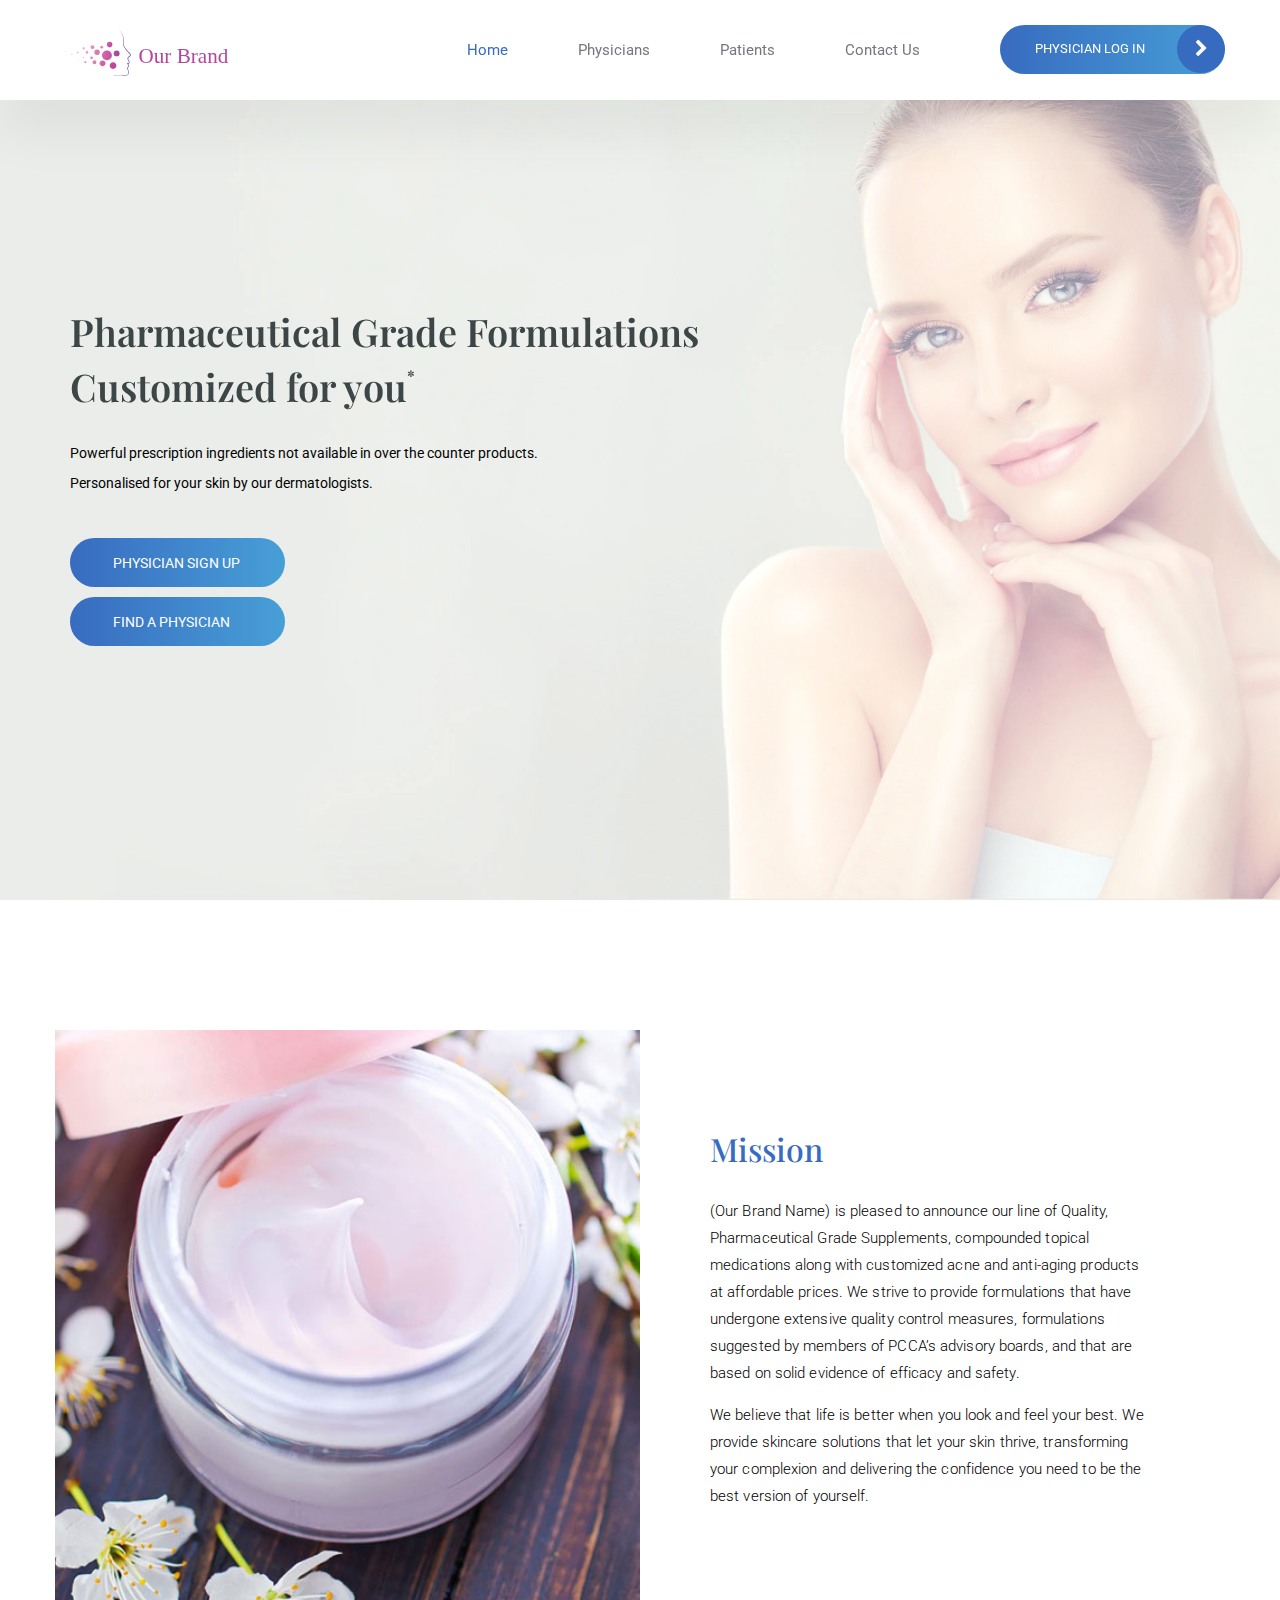
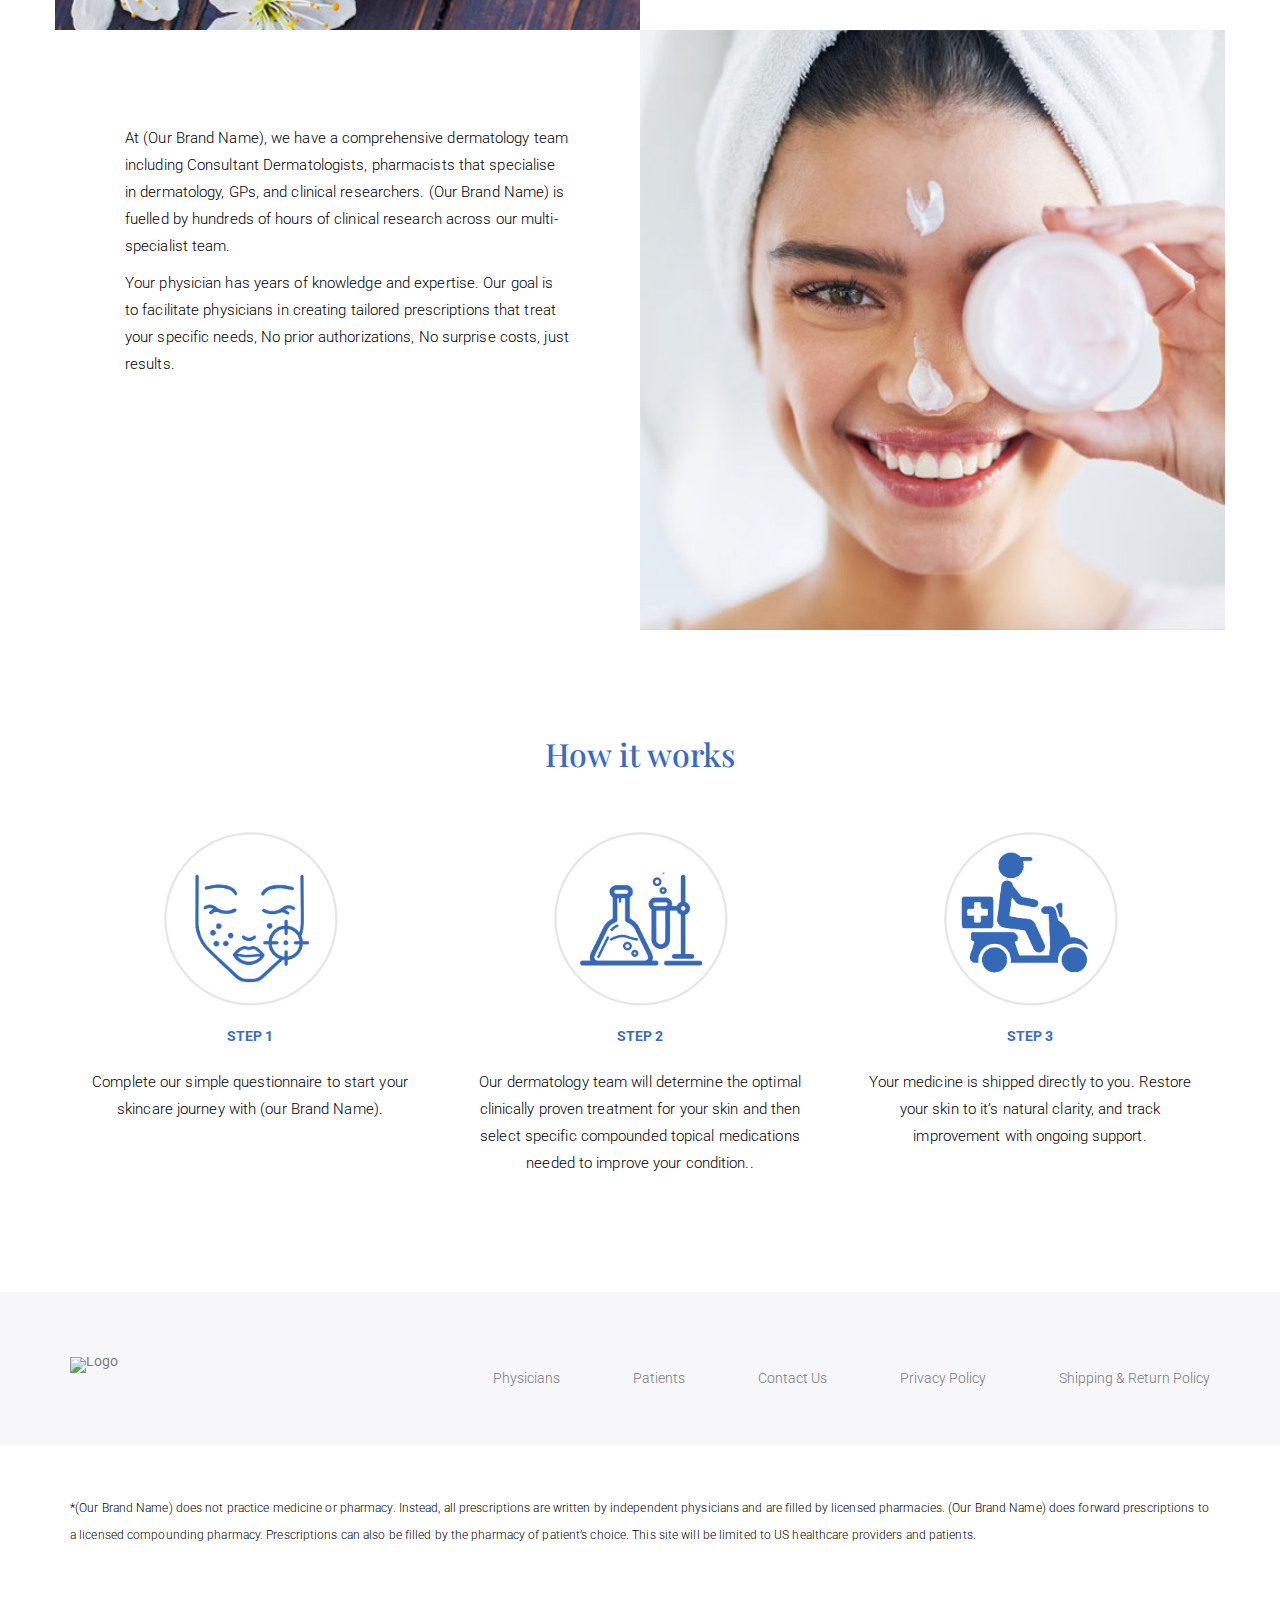
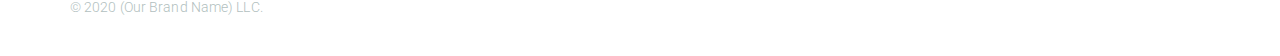
==== commit 2788326d: "header image overlay" ====
--- a/index.html
+++ b/index.html
@@ -195,9 +195,9 @@
                 <div class="wraper-baner">
                     
                     <div class="container hide-con text-wrap">
-                        <h1  data-aos="zoom-in" data-aos-duration="800">Pharmaceutical Grade Formulations <br>
+                        <h1 data-aos="zoom-in" data-aos-duration="800">Pharmaceutical Grade Formulations <br>
 Customized for you<span style="font-size: 16px; top: -20px; position: relative;">*</span></h1>
-                        <h5 class="wow animated fadeInUp" data-wow-duration="1s" data-wow-delay="0.7s">Powerful prescription ingredients not available in over the counter products.<br> Personalised for your skin by our dermatologists.</h5>
+                        <h5>Powerful prescription ingredients not available in over the counter products.<span class="br_wrd"> Personalised for your skin by our dermatologists.</span></h5>
 
                         
                         <!--<a href="#" data-text="Learn More" class="button button-hover wow animated zoomIn" data-wow-delay="0.8s">Learn More</a>-->
--- a/assets/css/component1.css
+++ b/assets/css/component1.css
@@ -1733,8 +1733,7 @@
       padding: 15px 35px !important;
     }
     .button {
-      min-width: 165px;
-  
+      width: 215px;  
     }
     .arro {
 
@@ -1922,7 +1921,7 @@
     padding: 70px 35px 70px 35px;
   }
   .about-farm1 {
-    padding: 70px 15px 70px 15px;
+    padding: 30px 15px 70px 15px;
   }
   .navbar-header a {
     margin: 20px 0 8px 25px !important;
@@ -2145,14 +2144,14 @@
     width: 100%;
   }
   .navbar-brand img {
-    width: 80%;
+    width: 71%;
     display: block;
   }
   .get-intch.button {
     right: 100px;
   }
   .about-farm {
-    padding: 80px 0 0 10px;
+    padding: 40px 15px 0px 15px;
   }
   .quantity input {
 
@@ -2208,7 +2207,7 @@
 @media only screen and (max-width: 667px) {
   h1 {
 
-    font-size: 24px;
+    font-size: 19px;
     margin: 0 0 5px;
     line-height: 34px;
 
@@ -2322,7 +2321,7 @@
   }
   .mlogo{
     display: block!important;
-    width: 75px !important;
+    width: 81px !important;
     top: 0px;
     position: relative;
   }
@@ -2452,7 +2451,7 @@
     width: 170px;
   }
   .about-farm {
-    padding: 60px 0px 65px 10px;
+    padding: 20px 20px 35px 20px;
   }
   .form-banner {
 
--- a/assets/css/newstyle.css
+++ b/assets/css/newstyle.css
@@ -8,17 +8,17 @@
 
 @media(min-width: 320px) and (max-width: 767px){
 	.text-wrap {
-    top: 61%;
+    top: 73%;
     text-align: center;
 }
 h1 {
     text-align: center;
-    margin: 0 0 18px;
+    margin: 0 0 3px;
 }
 h5 {
     text-align: center;
     font-size: 15px;
-    margin: 0 0 18px;
+    margin: 0 0 3px;
 }
 
 }
@@ -27,4 +27,15 @@
   background-position: unset;
   
 }
+}
+@media(min-width: 320px) and (max-width: 359px){
+    h1 {
+    font-size: 17px;
+}
+}
+@media(min-width: 768px){
+.br_wrd
+{
+    display: block;
+}
 }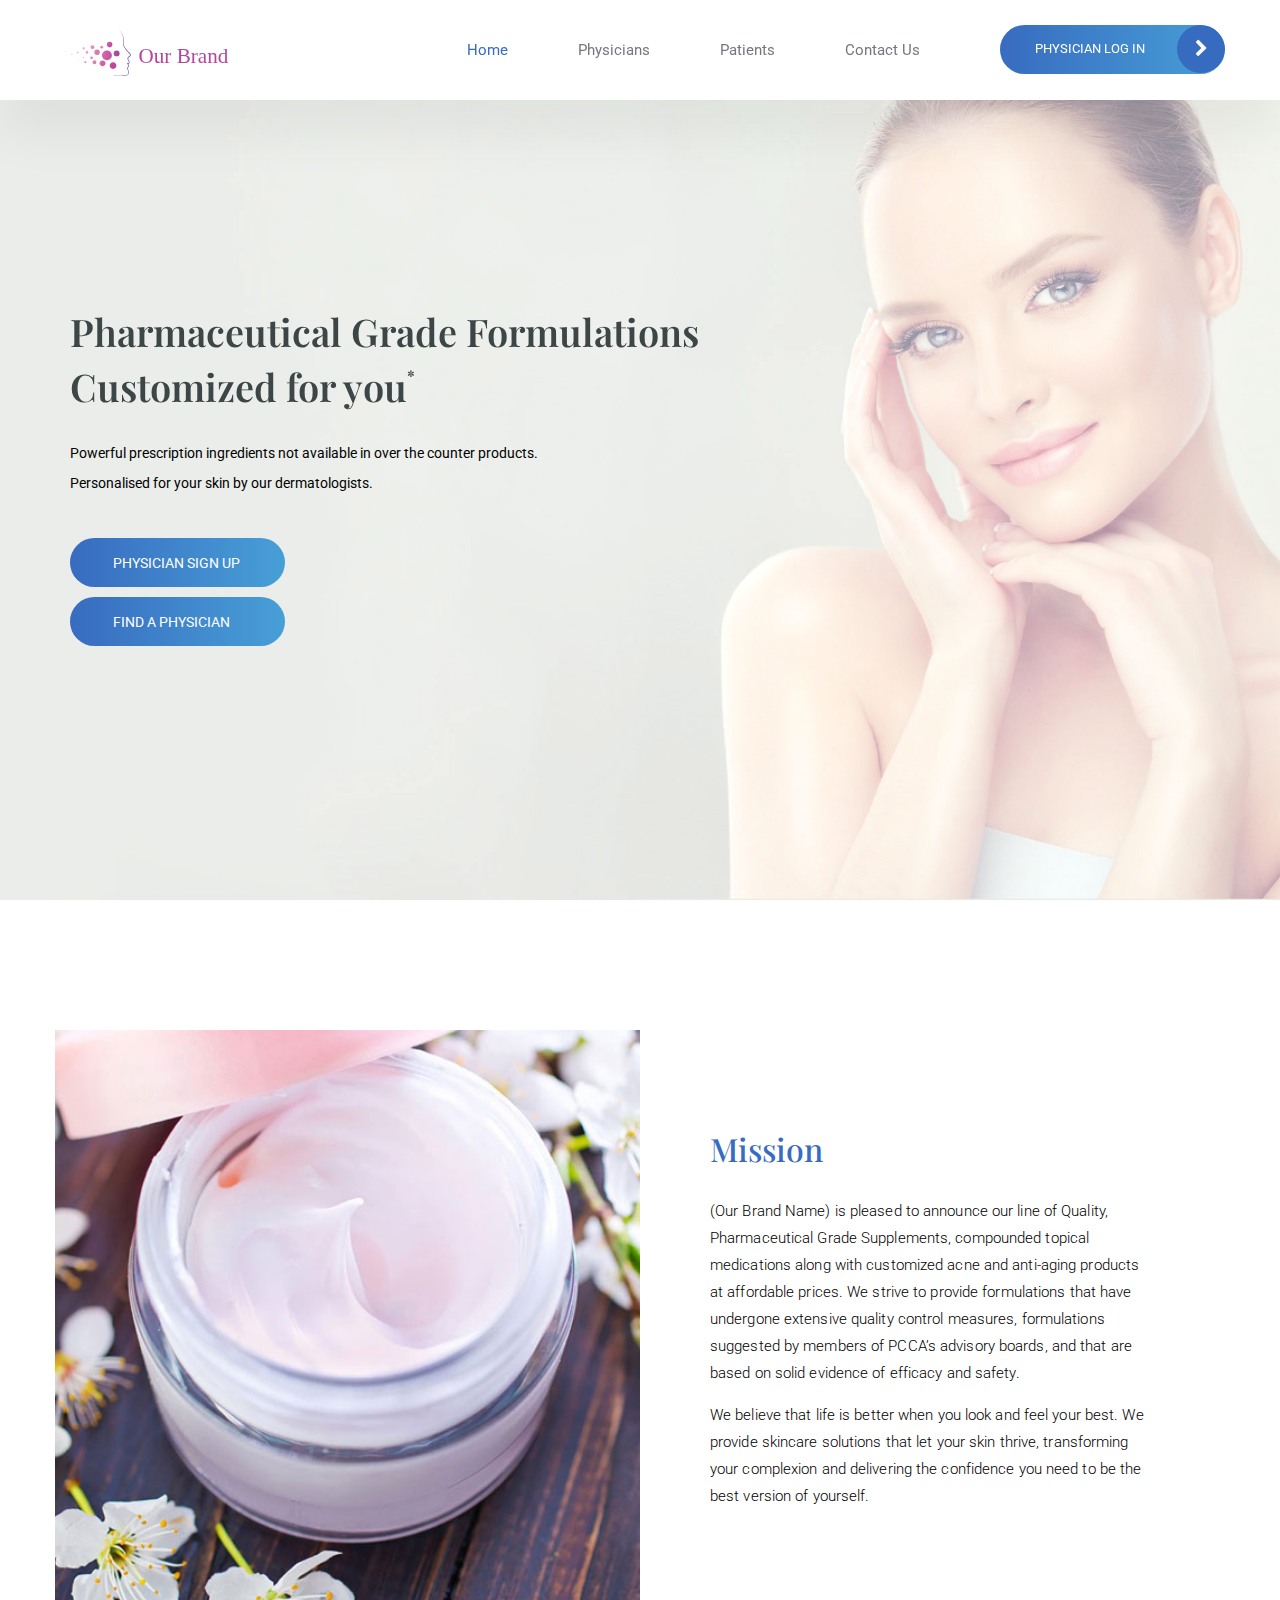
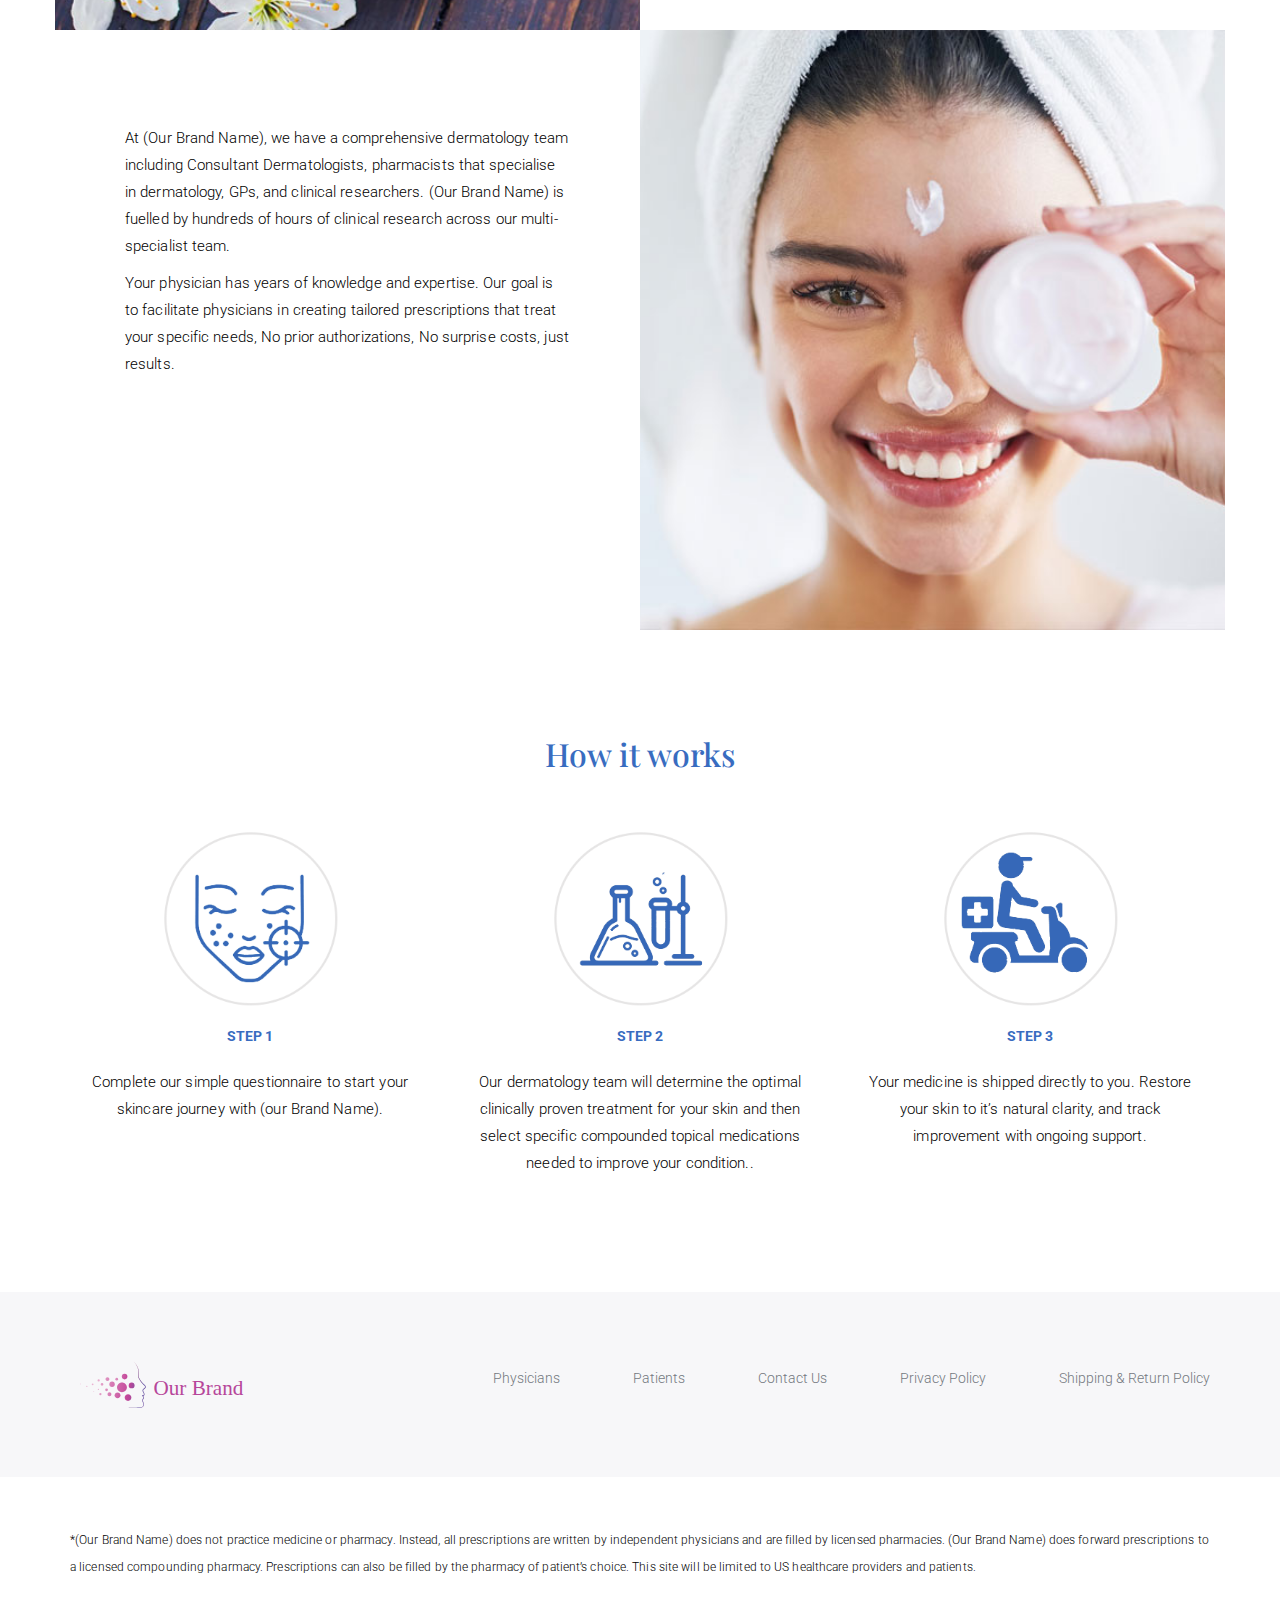
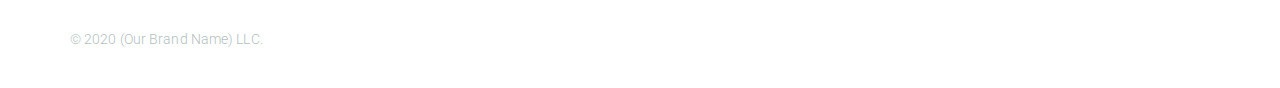
==== commit 0a71c92e: "server changes" ====
--- a/index.html
+++ b/index.html
@@ -159,7 +159,7 @@
                                 
                                 <div class="text-left form-submit col-xs-12 col-sm-12 text-center col-lg-12 no-padding">
                                 <!--<button type="submit" data-text="SUBMIT" id="valid-form" class="button button-hover wow animated zoomIn">SUBMIT</button>-->
-                                    <button type="submit" data-text="SUBMIT" class="button button1">SUBMIT</button>
+                                    <button type="submit" data-text="SUBMIT" class="button button1 btn_wid">SUBMIT</button>
                                     
                                 </div>
                                 <!-- Button submit -->
@@ -196,7 +196,7 @@
                     
                     <div class="container hide-con text-wrap">
                         <h1 data-aos="zoom-in" data-aos-duration="800">Pharmaceutical Grade Formulations <br>
-Customized for you<span style="font-size: 16px; top: -20px; position: relative;">*</span></h1>
+Customized for you<span class="str_pos" style="font-size: 16px; top: -20px; position: relative;">*</span></h1>
                         <h5>Powerful prescription ingredients not available in over the counter products.<span class="br_wrd"> Personalised for your skin by our dermatologists.</span></h5>
 
                         
@@ -310,8 +310,8 @@
                 <div class="row">
                     <div class="footer_block reach">
                         
-                        <img class="dlogo" src="assets/img/logo_header.svg" alt="Logo" />
-                        <img class="mlogo" src="assets/img/logo_header.svg" alt="Logo" />
+                        <img class="dlogo" src="assets/img/logo_Header.svg" alt="Logo" />
+                        <img class="mlogo" src="assets/img/logo_Header.svg" alt="Logo" />
                     </div>
                 </div>
             </div>
--- a/assets/css/newstyle.css
+++ b/assets/css/newstyle.css
@@ -3,6 +3,10 @@
 	width: 181px;
     margin: 25px auto;
     margin-bottom: 30px;
+}
+.btn_wid
+{
+    width: 110px;
 }
 
 
@@ -10,6 +14,10 @@
 	.text-wrap {
     top: 73%;
     text-align: center;
+}
+.str_pos
+{
+    top: -6px !important;
 }
 h1 {
     text-align: center;
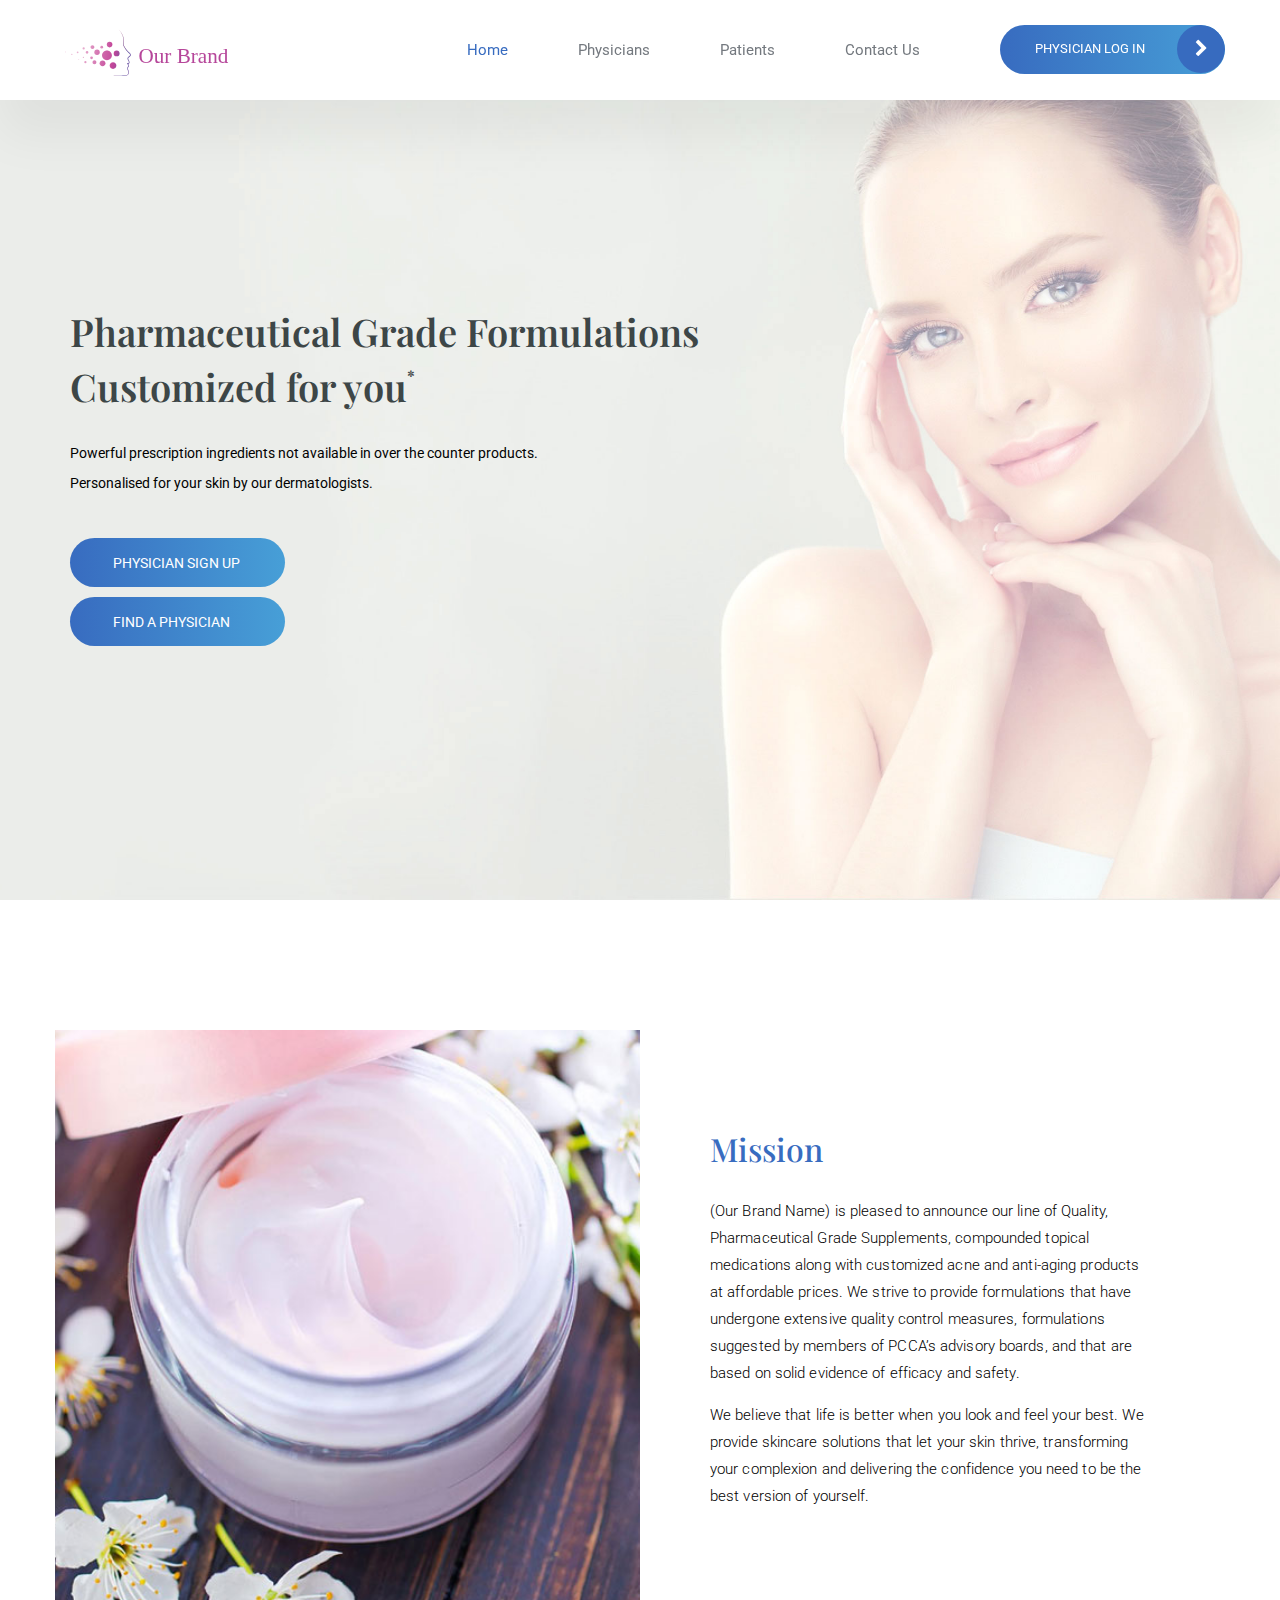
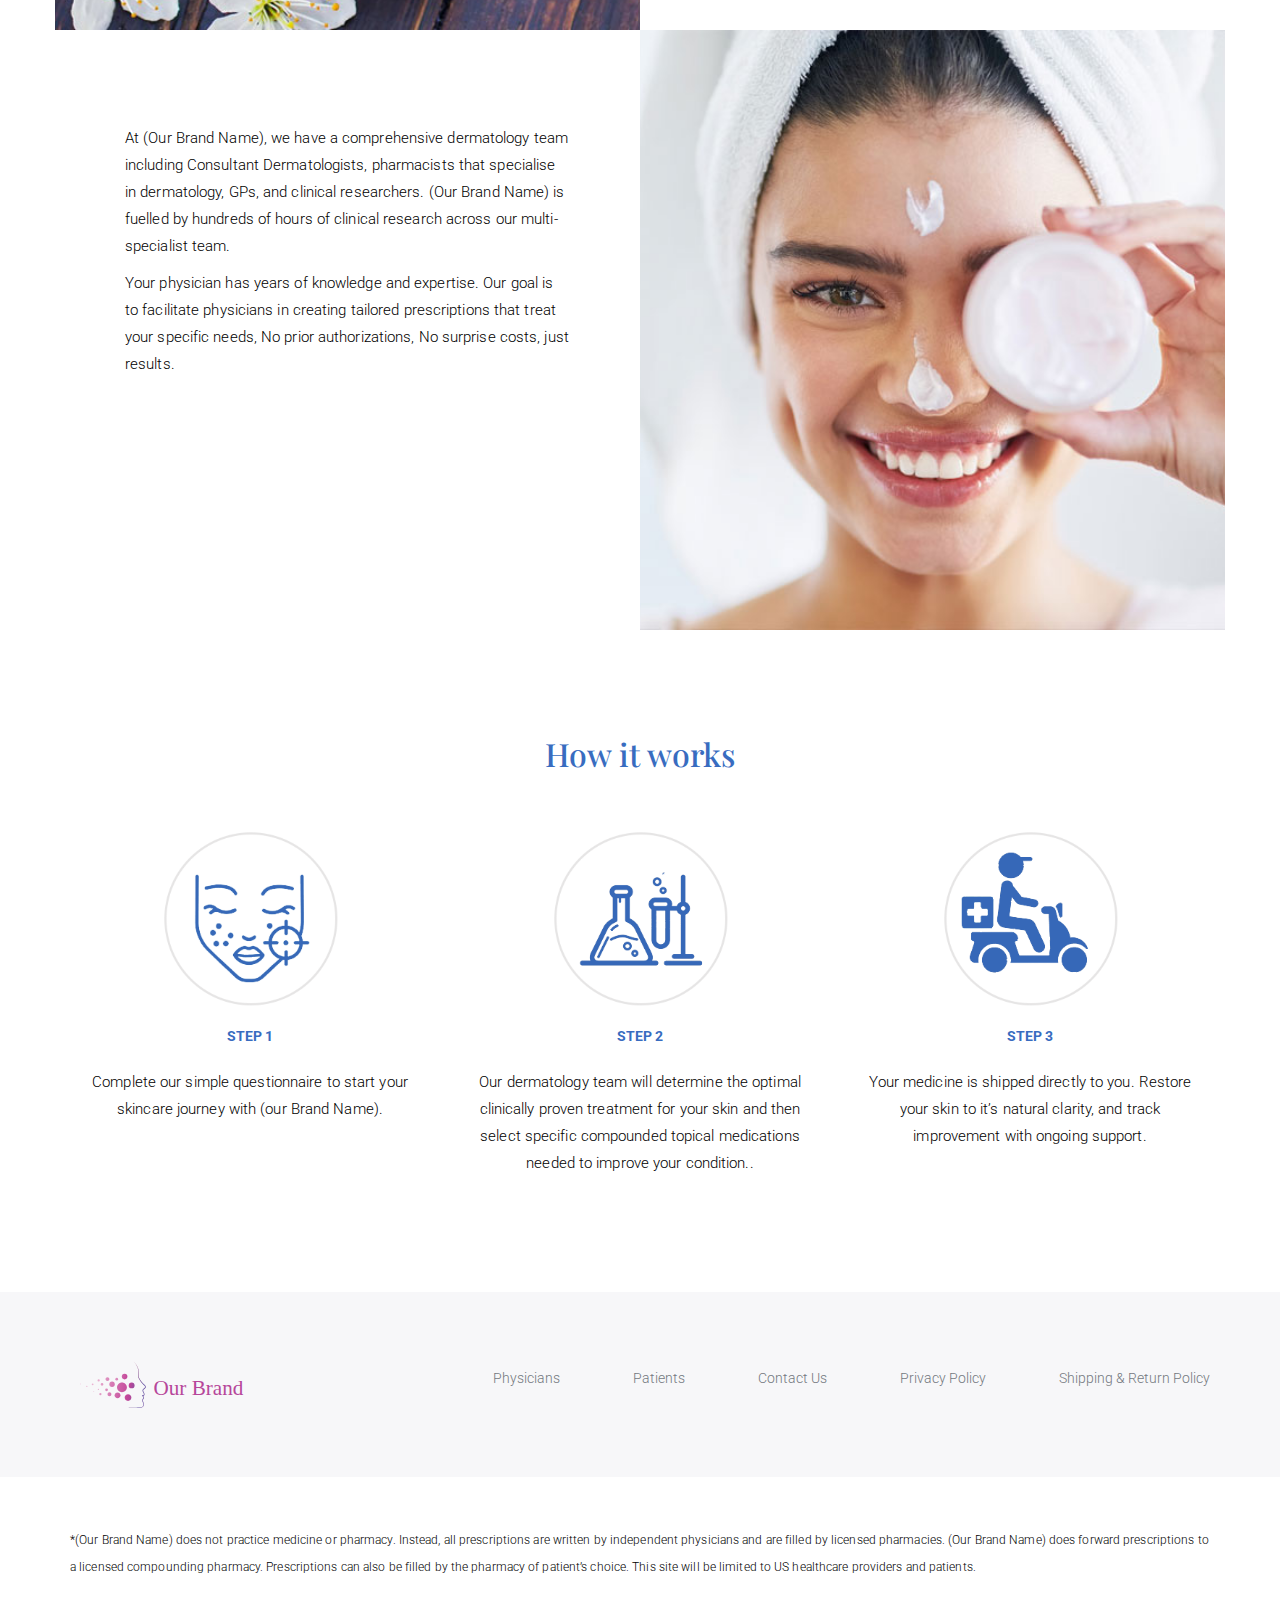
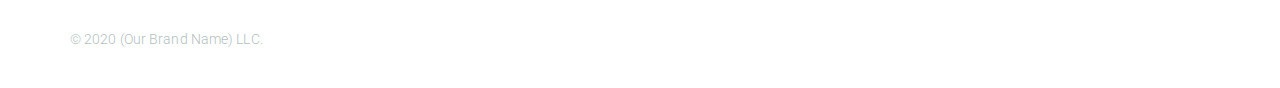
==== commit b0d2173d: "title animation removed" ====
--- a/index.html
+++ b/index.html
@@ -21,7 +21,6 @@
     <title>(Our Brand Name)</title>
     <link href="assets/css/bootstrap.css" rel="stylesheet">
     <!-- <link href="assets/css/animate.css" rel="stylesheet"> -->
-    <link href="https://unpkg.com/aos@2.3.1/dist/aos.css" rel="stylesheet">
     <link href="assets/css/owl.carousel.css" rel="stylesheet">
     <link href="assets/css/component1.css" rel="stylesheet">
     <link href="assets/css/component2.css" rel="stylesheet">
@@ -195,7 +194,7 @@
                 <div class="wraper-baner">
                     
                     <div class="container hide-con text-wrap">
-                        <h1 data-aos="zoom-in" data-aos-duration="800">Pharmaceutical Grade Formulations <br>
+                        <h1>Pharmaceutical Grade Formulations <br>
 Customized for you<span class="str_pos" style="font-size: 16px; top: -20px; position: relative;">*</span></h1>
                         <h5>Powerful prescription ingredients not available in over the counter products.<span class="br_wrd"> Personalised for your skin by our dermatologists.</span></h5>
 
@@ -358,7 +357,6 @@
     <script type="text/javascript" src="assets/js/bootstrap.min.js"></script>
     <script type="text/javascript" src="assets/js/smooth-scroll.min.js"></script>
     <!-- <script type="text/javascript" src="assets/js/wow.min.js"></script> -->
-    <script src="https://unpkg.com/aos@2.3.1/dist/aos.js"></script>
     <script type="text/javascript" src="assets/js/owl.carousel.js"></script>
 
     <script type="text/javascript" src="assets/js/jquery.appear.js"></script>
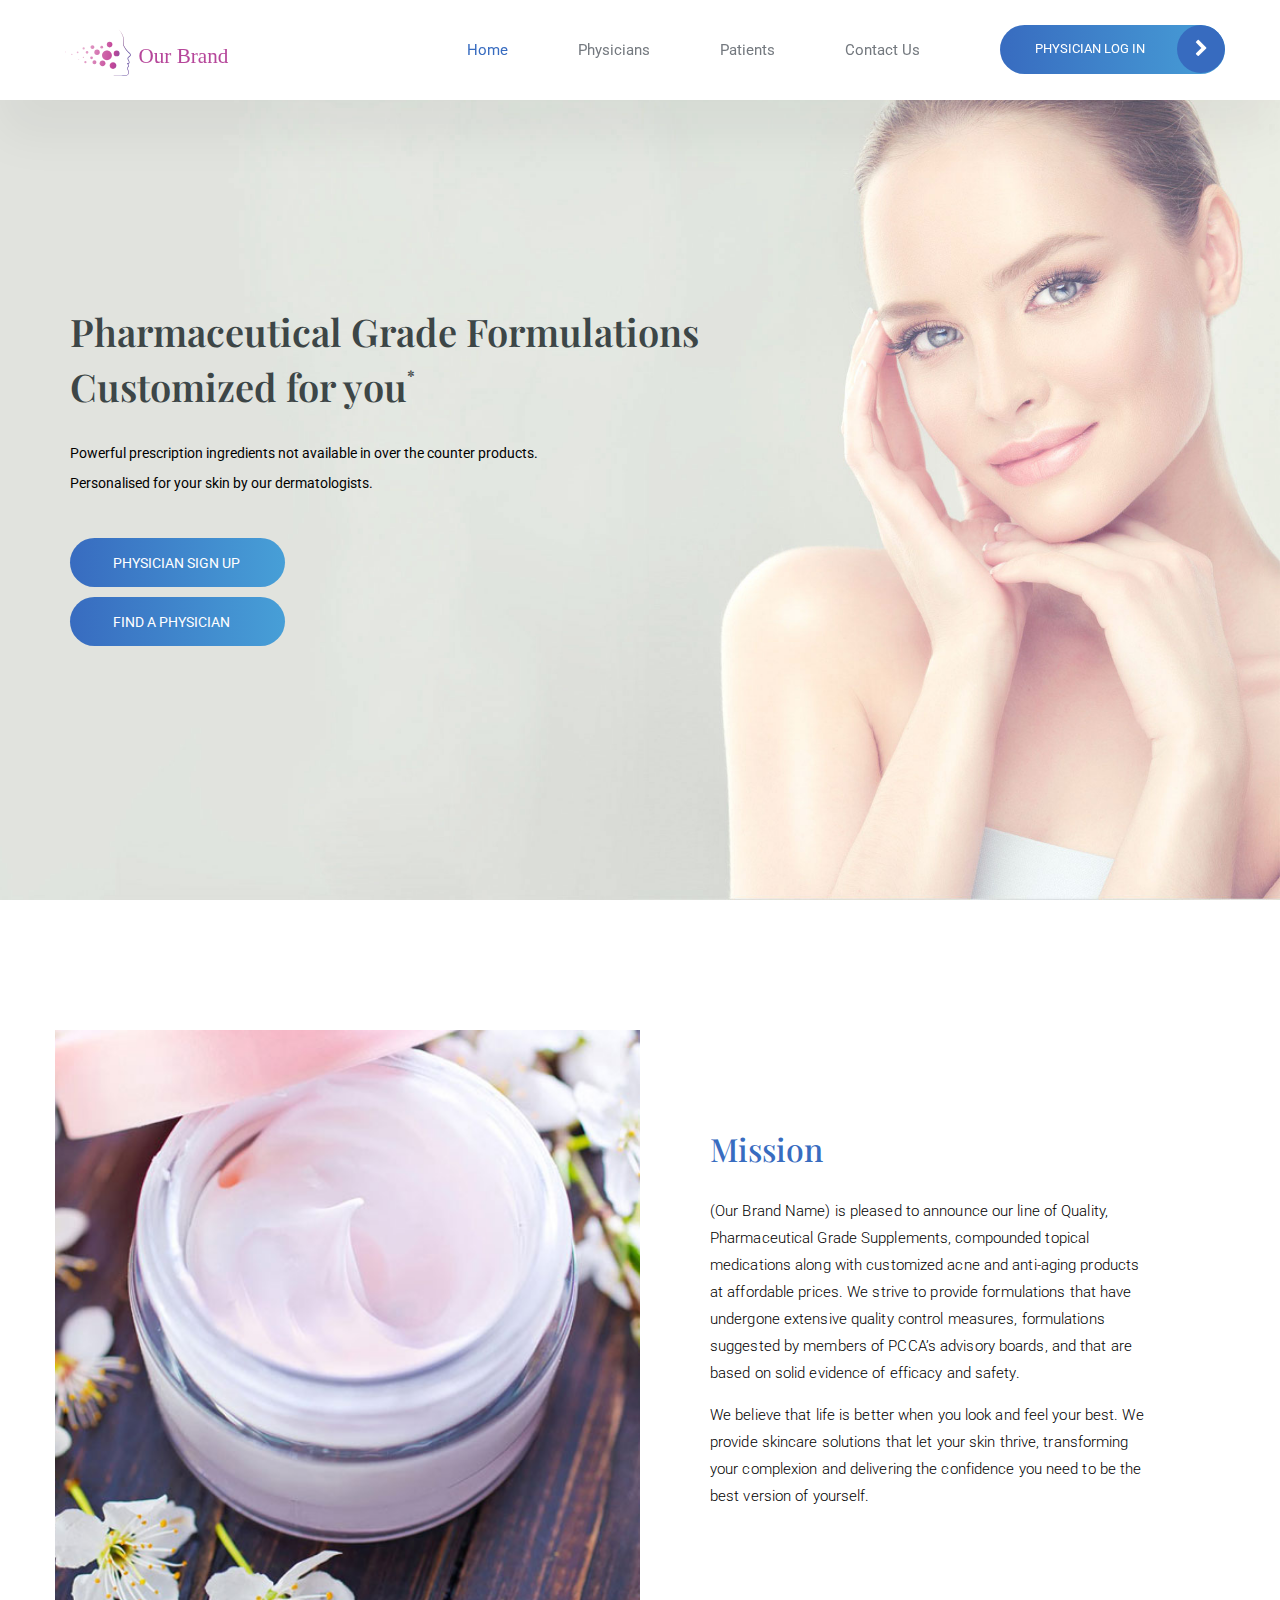
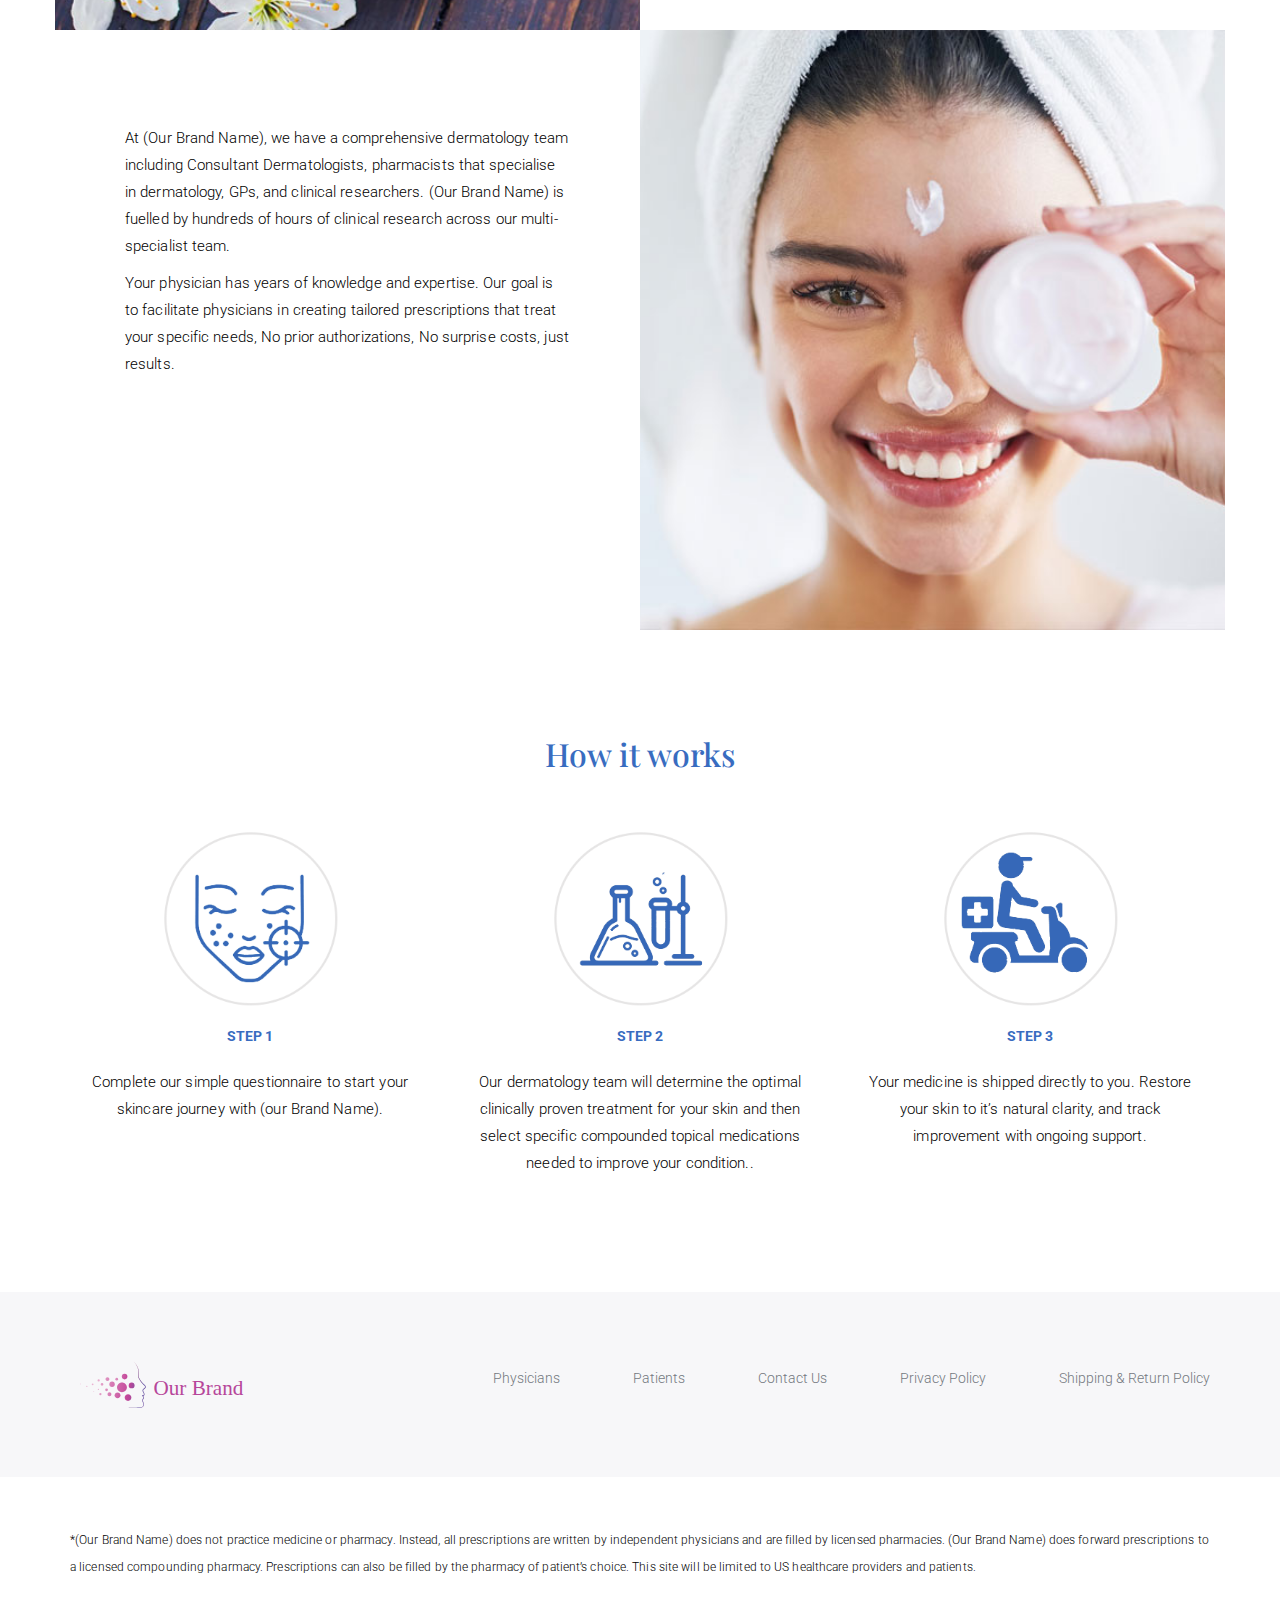
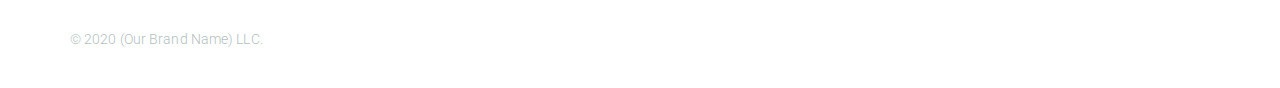
==== commit c55934f1: "chn\" ====
--- a/index.html
+++ b/index.html
@@ -83,7 +83,7 @@
                                         </a>
                                         <ul class="dropdown-menu">
                                                                                             <li><a href="#" data-toggle="modal" data-target="#myModal">Log In</a></li>
-                                                <li><a href="#">Sign up</a></li>
+                                                <li><a href="https://patient-management.chatoncoffee.com/register">Sign up</a></li>
                                                                                                                                 </ul>
                                     </li><!-- /Services Section -->
                                     
@@ -107,14 +107,15 @@
                                     <li class="header-get">
                                         
                                         <!--<a href="#" data-toggle="modal" data-target="#myModal" data-text="Prescriber Sign Up" class="get-intch device-lg button button-hover">Prescriber Sign Up <span class="arro"><i class="fa fa-chevron-right" aria-hidden="true"></i></a>-->
-                                                                                            <a href="#" data-toggle="modal" data-target="#myModal" data-text="Prescriber Log In" class="button button1 get-intch device-lg button " data-wow-delay="0.8s" id="prescriber">Physician Log In <span class="arro"><i class="fa fa-chevron-right" aria-hidden="true"></i></a> 
+                                                                                            <!-- <a href="#" data-toggle="modal" data-target="#myModal" data-text="Prescriber Log In" class="button button1 get-intch device-lg button " data-wow-delay="0.8s" id="prescriber">Physician Log In <span class="arro"><i class="fa fa-chevron-right" aria-hidden="true"></i></a> -->
+                                                                                             <a href="https://patient-management.chatoncoffee.com/" class="button button1 get-intch device-lg button " data-wow-delay="0.8s" id="prescriber">Physician Log In <span class="arro"><i class="fa fa-chevron-right" aria-hidden="true"></i></a> 
                                                                                 </li>
                                 </ul><!-- /nav --> 
 
                             </div><!-- /navbar-collapse -->
                             <!--<a href="#" data-toggle="modal" data-target="#myModal" data-text="Prescriber Sign Up" class="get-intch device-xs button button-hover">Prescriber Sign Up<span class="arro"><i class="fa fa-chevron-right" aria-hidden="true"></i></a>-->
                            
-                                                            <a href="#" data-toggle="modal" data-target="#myModal" data-text="Prescriber Log In" class="button button1 get-intch device-xs button " ata-wow-delay="0.8s">Physician Log In <span class="arro"><i class="fa fa-chevron-right" aria-hidden="true"></i></a>
+                                                            <a href="https://patient-management.chatoncoffee.com/" class="button button1 get-intch device-xs button " ata-wow-delay="0.8s">Physician Log In <span class="arro"><i class="fa fa-chevron-right" aria-hidden="true"></i></a>
                                                        
                             
                         </div><!-- /col-md-12 -->
@@ -173,7 +174,7 @@
                 </div>
                 </div>
             </div>
-            <div class="fo"><a href="#">Don't have an account? <span>Sign Up</span></a></div>
+            <div class="fo"><a href="https://patient-management.chatoncoffee.com/register">Don't have an account? <span>Sign Up</span></a></div>
           </div>
           
         </div>
@@ -200,7 +201,7 @@
 
                         
                         <!--<a href="#" data-text="Learn More" class="button button-hover wow animated zoomIn" data-wow-delay="0.8s">Learn More</a>-->
-                        <a href="#" data-text="Learn More" class="button button1 wow animated zoomIn" data-wow-delay="0.8s">Physician Sign Up</a>
+                        <a href="https://patient-management.chatoncoffee.com/register" data-text="Learn More" class="button button1 wow animated zoomIn" data-wow-delay="0.8s">Physician Sign Up</a>
                         <br/>
                         <div><a href="#" data-text="Find a Physician" class="button button1 wow animated zoomIn" data-wow-delay="0.8s">Find a Physician</a></div>
                         
--- a/assets/css/newstyle.css
+++ b/assets/css/newstyle.css
@@ -8,12 +8,244 @@
 {
     width: 110px;
 }
-
+.sec_signUp
+{
+    margin-top: 100px;
+    padding: 75px 0px 0px 0px;
+}
+.box_frm
+{
+    width: 60%;
+    margin: 0 auto;
+    background-color: #fff;
+}
+.box_frm .form-control
+{
+    height: 40px;
+    width: 100% !important;
+    margin-bottom: 40px;
+    border-radius: 0px;
+    border:0;
+    border-bottom: 1px solid #376bbf;
+    opacity: 1;
+    padding: 0px 10px;
+    box-shadow: none;
+}
+.box_frm h3
+{
+    margin-bottom: 60px;
+}
+.btn_reg
+{
+    background-image: linear-gradient(90deg, #386cc0 1%, #479fd7 100%);
+    color: #fff;
+    border: navajowhite;
+    padding: 14px 40px;
+    border-radius: 50px;
+    margin-top: 25px;
+    font-size: 14px;
+    text-transform: uppercase;
+}
+/*--------------checkbox----------------------*/
+/* The container */
+.container_chk {
+  display: block;
+  position: relative;
+  padding-left: 35px;
+  margin-bottom: 12px;
+  cursor: pointer;
+  font-size: 15px;
+  -webkit-user-select: none;
+  -moz-user-select: none;
+  -ms-user-select: none;
+  user-select: none;
+}
+
+/* Hide the browser's default checkbox */
+.container_chk input {
+  position: absolute;
+  opacity: 0;
+  cursor: pointer;
+  height: 0;
+  width: 0;
+}
+
+/* Create a custom checkbox */
+.checkmark {
+  position: absolute;
+  top: 0;
+  left: 0;
+  height: 23px;
+  width: 23px;
+  background-color: #eee;
+}
+
+/* On mouse-over, add a grey background color */
+.container_chk:hover input ~ .checkmark {
+  background-color: #ccc;
+}
+
+/* When the checkbox is checked, add a blue background */
+.container_chk input:checked ~ .checkmark {
+  background-color: #376bbf;
+}
+
+/* Create the checkmark/indicator (hidden when not checked) */
+.checkmark:after {
+  content: "";
+  position: absolute;
+  display: none;
+}
+
+/* Show the checkmark when checked */
+.container_chk input:checked ~ .checkmark:after {
+  display: block;
+}
+
+/* Style the checkmark/indicator */
+.container_chk .checkmark:after {
+  left: 8px;
+    top: 3px;
+    width: 8px;
+    height: 13px;
+  border: solid white;
+  border-width: 0 3px 3px 0;
+  -webkit-transform: rotate(45deg);
+  -ms-transform: rotate(45deg);
+  transform: rotate(45deg);
+}
+/*------------------------checkbox end--------------------*/
+
+/** Custom Select **/
+.custom-select-wrapper {
+  position: relative;
+  display: block;
+  user-select: none;
+}
+  .custom-select-wrapper select {
+    display: none;
+  }
+  .custom-select {
+    position: relative;
+    display: block;
+    margin-bottom: 40px;
+  }
+    .custom-select-trigger {
+    position: relative;
+    display: block;
+    width: 100%;
+    padding: 0 65px 0 10px;
+    font-size: 14px;
+    font-weight: 300;
+    color: rgb(127,138,140);
+    line-height: 40px;
+    background: #fff;
+    border-radius: 0px;
+    cursor: pointer;
+    text-align: left;
+    border-bottom: 1px solid #376bbf;
+    }
+      .custom-select-trigger:after {
+        position: absolute;
+        display: block;
+        content: '';
+        width: 10px; height: 10px;
+        top: 50%; right: 25px;
+        margin-top: -3px;
+        border-bottom: 1px solid #999;
+        border-right: 1px solid #999;
+        transform: rotate(45deg) translateY(-50%);
+        transition: all .4s ease-in-out;
+        transform-origin: 50% 0;
+      }
+      .custom-select.opened .custom-select-trigger:after {
+        margin-top: 3px;
+        transform: rotate(-135deg) translateY(-50%);
+      }
+  .custom-options {
+    position: absolute;
+    display: block;
+    top: 100%;
+    left: 0;
+    right: 0;
+    min-width: 100%;
+    margin: 10px 0;
+    border: 1px solid #b5b5b5;
+    border-radius: 4px;
+    box-sizing: border-box;
+    box-shadow: 0 2px 1px rgba(0,0,0,.07);
+    background: #fff;
+    transition: all .4s ease-in-out;
+    opacity: 0;
+    visibility: hidden;
+    pointer-events: none;
+    transform: translateY(-15px);
+    z-index: 1;
+  }
+  .custom-select.opened .custom-options {
+    opacity: 1;
+    visibility: visible;
+    pointer-events: all;
+    transform: translateY(0);
+  }
+    .custom-options:before {
+      position: absolute;
+      display: block;
+      content: '';
+      bottom: 100%; right: 25px;
+      width: 7px; height: 7px;
+      margin-bottom: -4px;
+      border-top: 1px solid #b5b5b5;
+      border-left: 1px solid #b5b5b5;
+      background: #fff;
+      transform: rotate(45deg);
+      transition: all .4s ease-in-out;
+    }
+    .option-hover:before {
+      background: #f9f9f9;
+    }
+    .custom-option {
+    position: relative;
+    display: block;
+    padding: 0 15px;
+    border-bottom: 1px solid #b5b5b5;
+    font-size: 15px;
+    font-weight: 600;
+    color: #777;
+    line-height: 40px;
+    cursor: pointer;
+    transition: all .4s ease-in-out;    
+    }
+    .custom-option:first-of-type {
+      border-radius: 4px 4px 0 0;
+    }
+    .custom-option:last-of-type {
+      border-bottom: 0;
+      border-radius: 0 0 4px 4px;
+    }
+    .custom-option:hover,
+    .custom-option.selection {
+      background: #f9f9f9;
+    }
+
+
+    /*--end---*/
 
 @media(min-width: 320px) and (max-width: 767px){
 	.text-wrap {
-    top: 73%;
+    top: 66%;
     text-align: center;
+}
+.sec_signUp {
+    padding: 15px 0px 0px 0px;
+}
+.box_frm {
+    width: 90%;
+}
+.box_frm h3 {
+    margin-bottom: 25px;
+    font-size: 20px;
+    line-height: 30px;
 }
 .str_pos
 {
